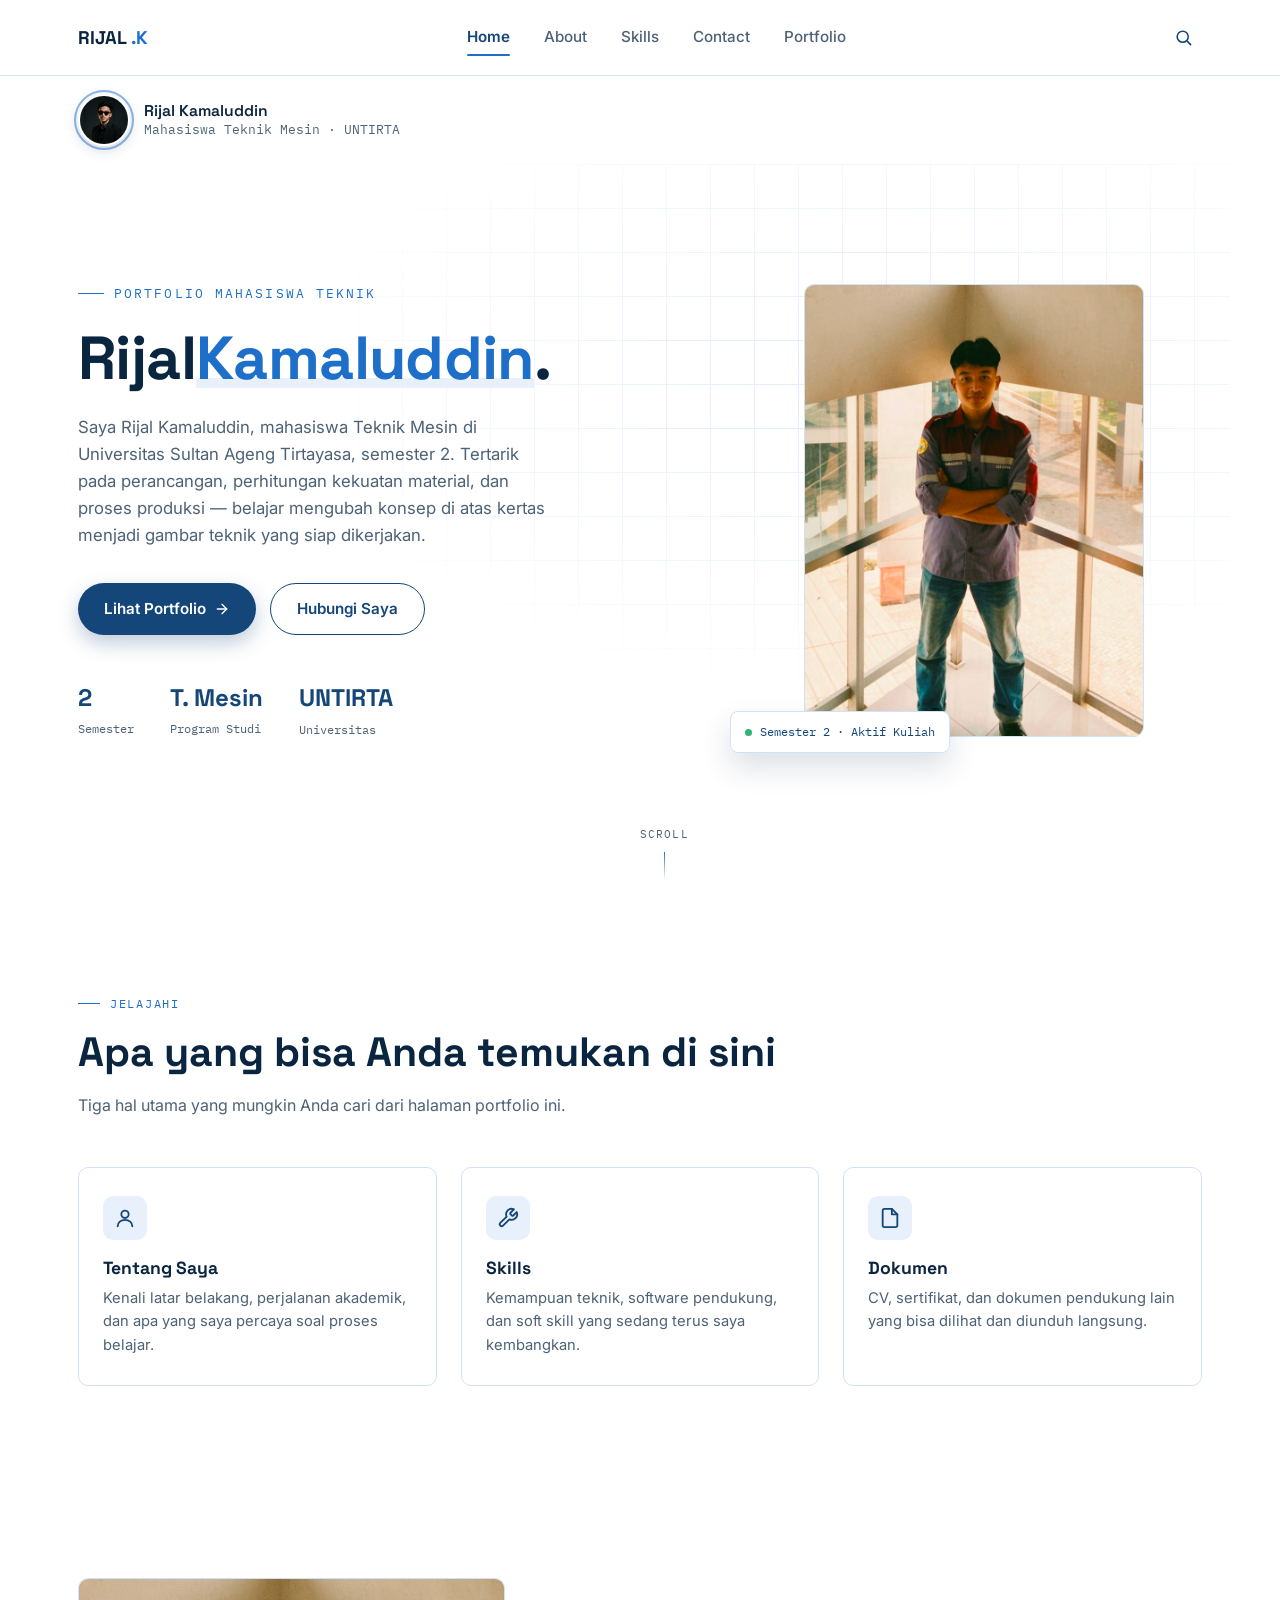
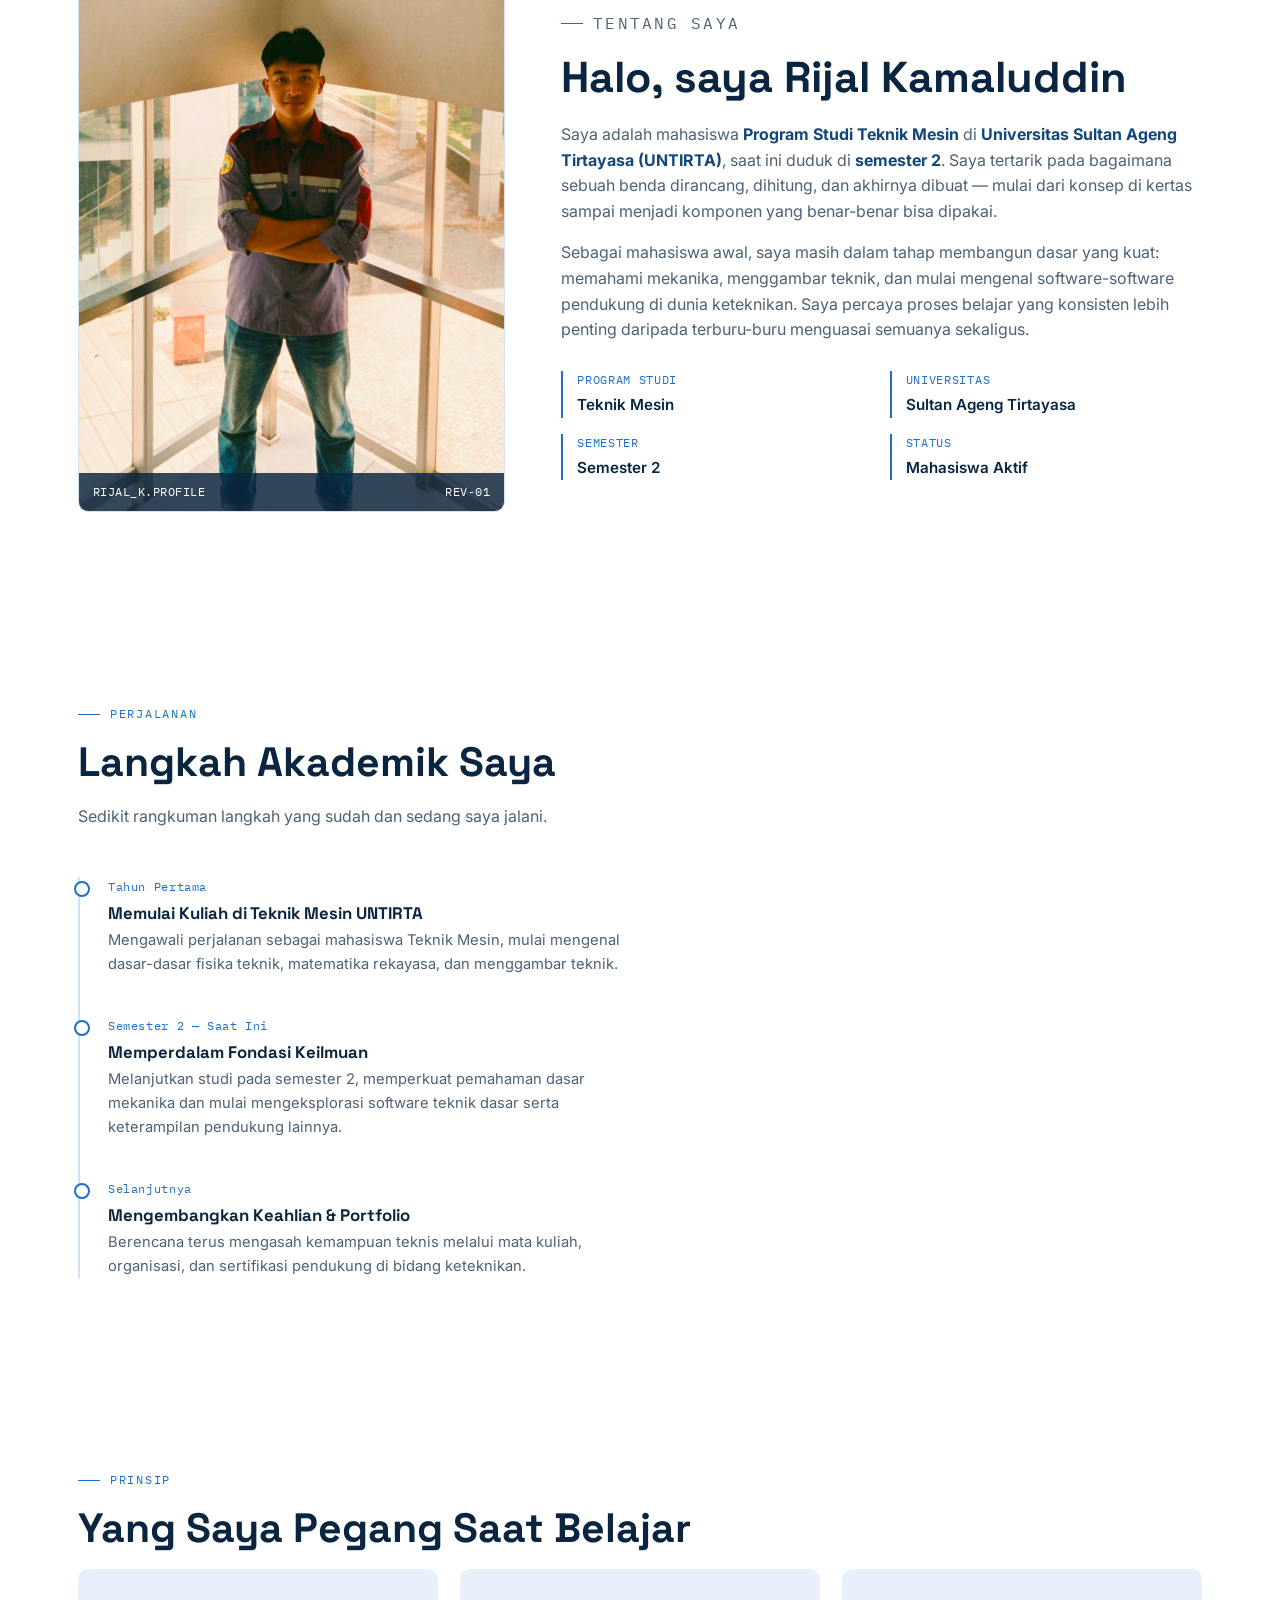
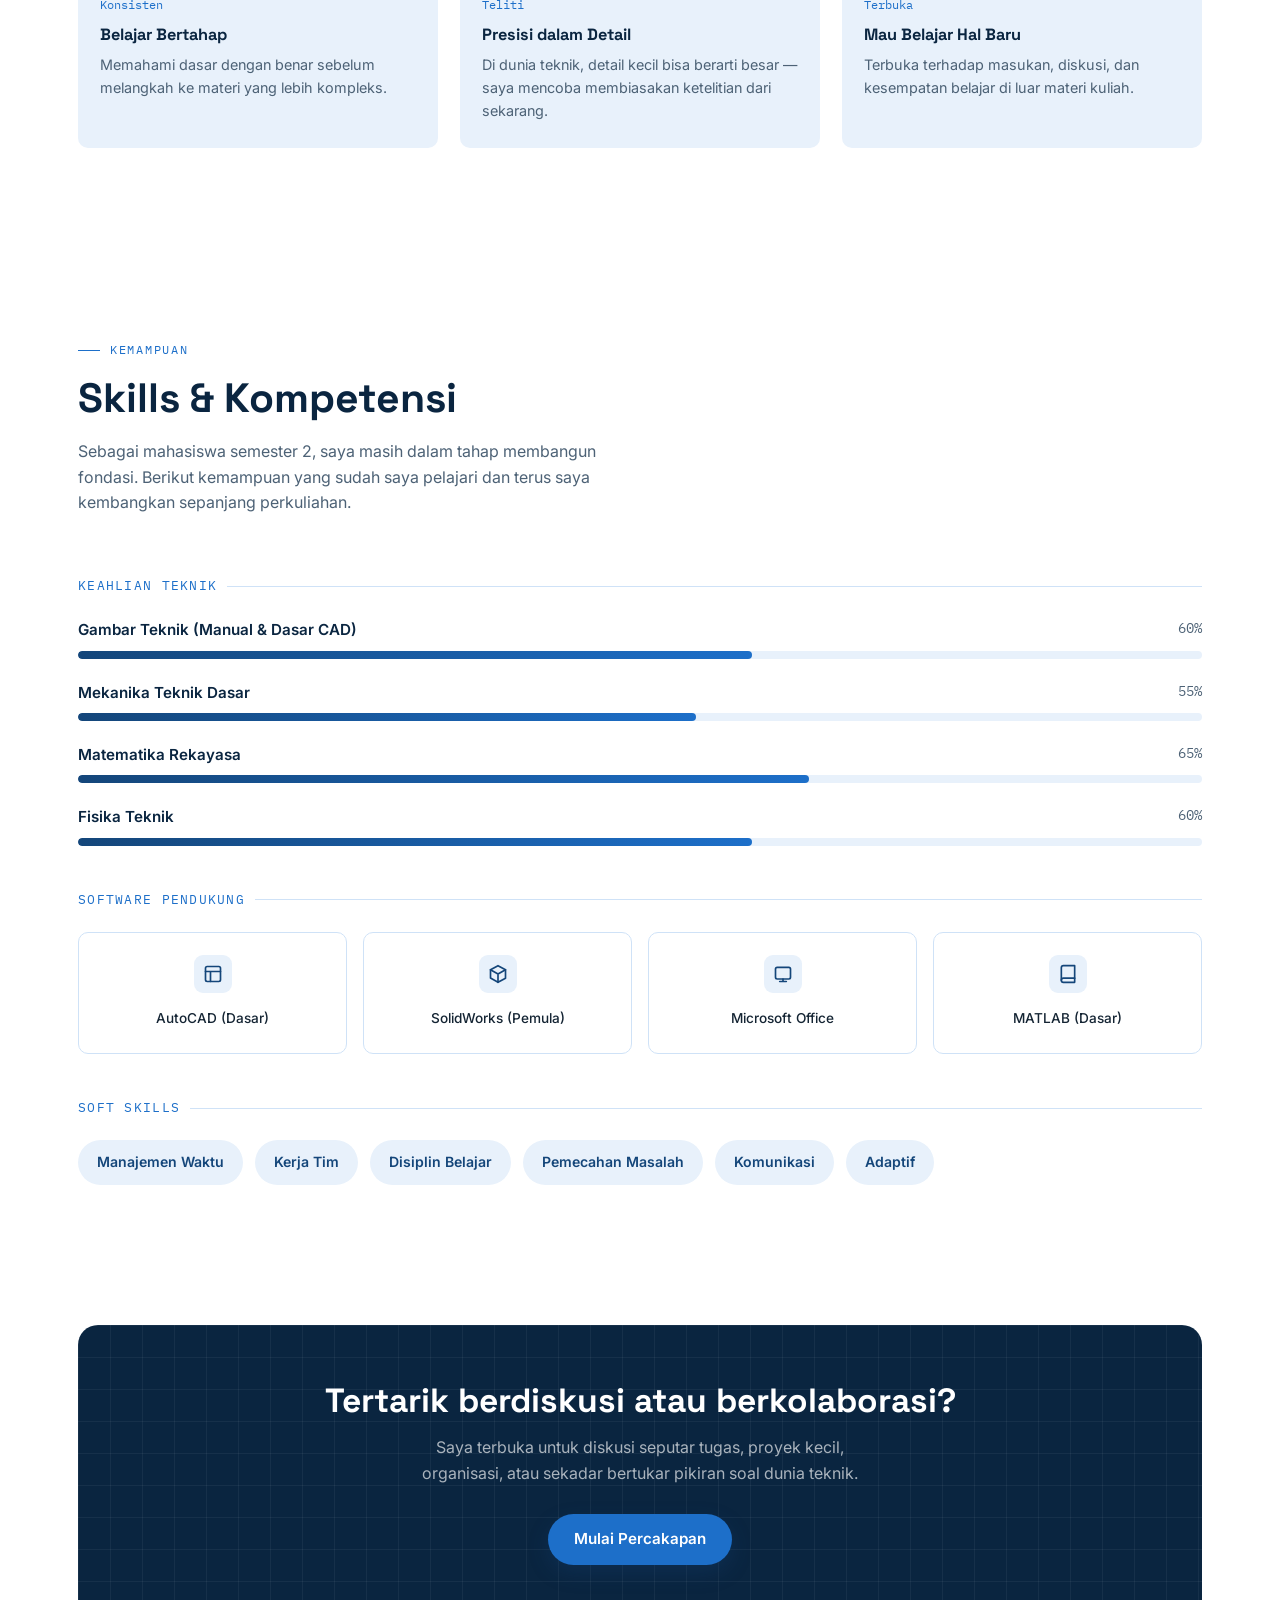
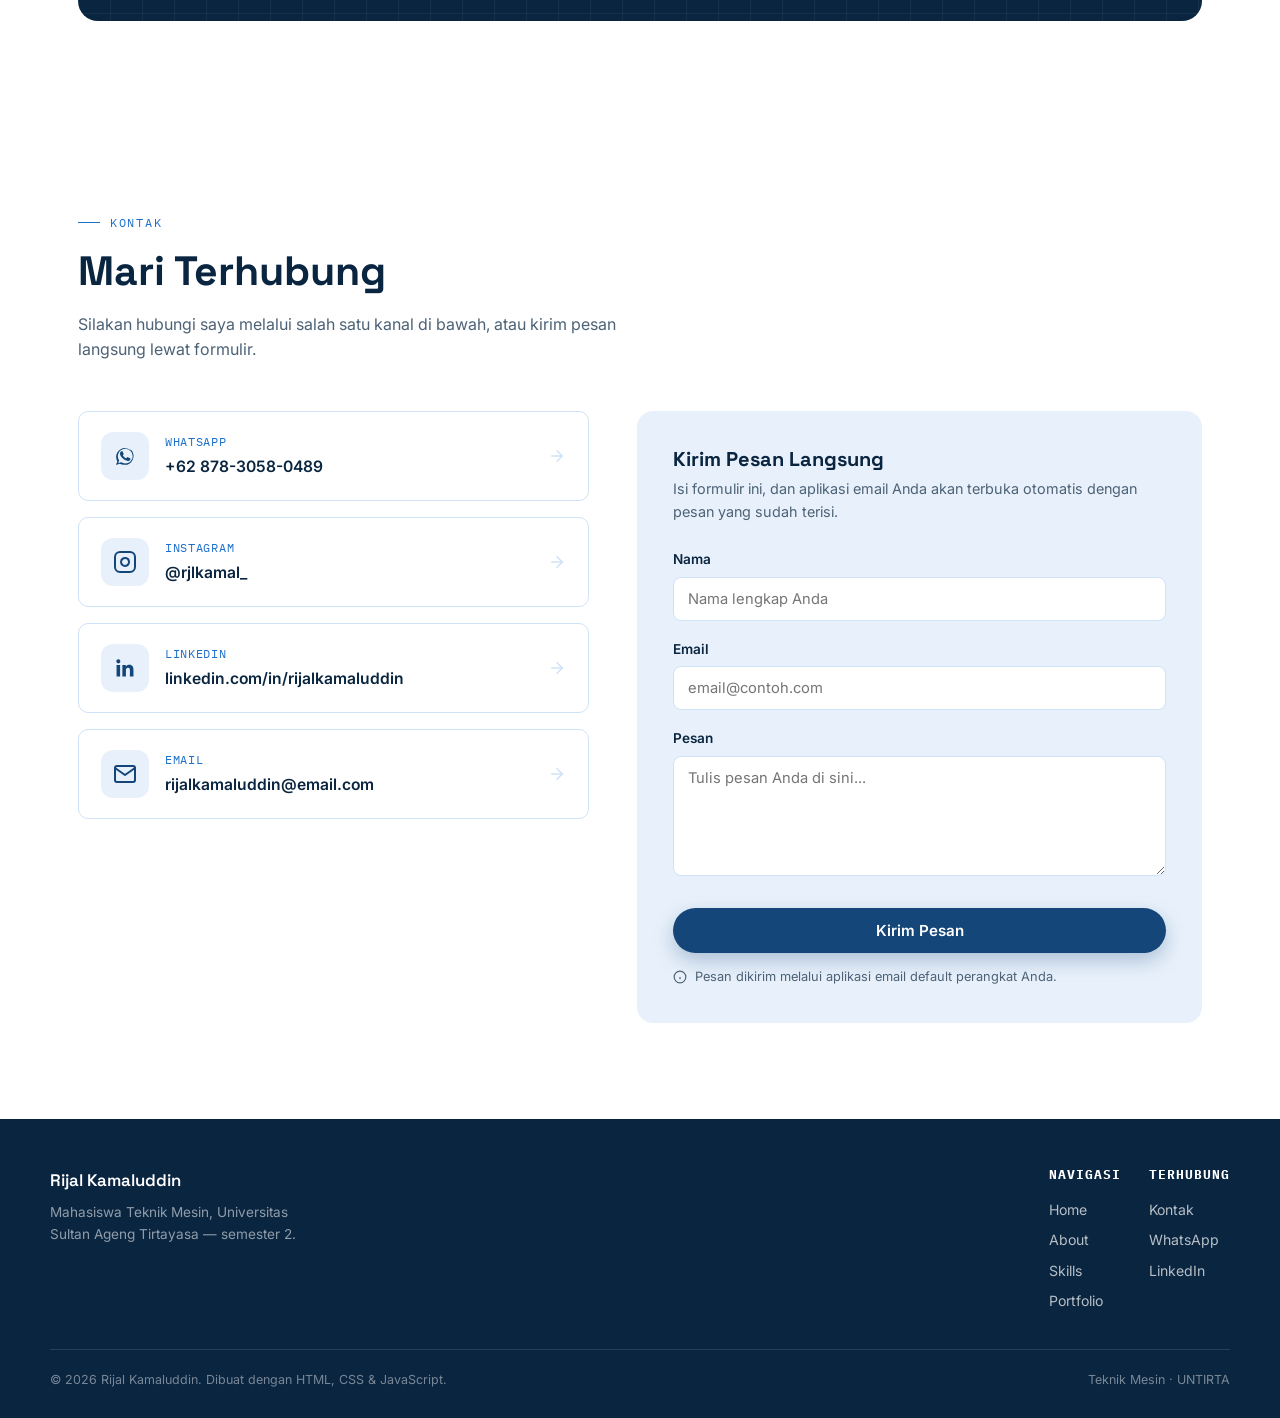
==== index.html @ 5254faf4 "Add files via upload" ====
<!DOCTYPE html>
<html lang="id">
<head>
  <meta charset="UTF-8" />
  <meta name="viewport" content="width=device-width, initial-scale=1.0" />
  <title>Rijal Kamaluddin — Portfolio</title>
  <meta name="description" content="Portfolio Rijal Kamaluddin, mahasiswa Teknik Mesin Universitas Sultan Ageng Tirtayasa." />

  <link rel="preconnect" href="https://fonts.googleapis.com" />
  <link href="https://fonts.googleapis.com/css2?family=Space+Grotesk:wght@500;600;700&family=Inter:wght@400;500;600&family=IBM+Plex+Mono:wght@400;500&display=swap" rel="stylesheet" />

  <link rel="stylesheet" href="assets/css/main.css" />
  <link rel="stylesheet" href="assets/css/home.css" />
  <link rel="stylesheet" href="assets/css/about.css" />
  <link rel="stylesheet" href="assets/css/skills.css" />
  <link rel="stylesheet" href="assets/css/contact.css" />
</head>
<body>

  <!-- ============ PAGE LOADER (animasi saat masuk web) ============ -->
  <div id="page-loader">
    <div class="loader-mark">
      <span class="dot"></span>
      RIJAL.KAMALUDDIN — MEMUAT
    </div>
  </div>

  <!-- ============ SCROLL PROGRESS ============ -->
  <div class="scroll-progress"></div>

  <!-- ============ NAVBAR ============ -->
  <header class="navbar">
    <div class="nav-container">
      <a href="#home" class="nav-logo">RIJAL<span class="logo-accent">.K</span></a>

      <nav class="nav-links" id="navLinks">
        <a href="#home" class="nav-link-item active" data-section="home">Home</a>
        <a href="#about" class="nav-link-item" data-section="about">About</a>
        <a href="#skills" class="nav-link-item" data-section="skills">Skills</a>
        <a href="#contact" class="nav-link-item" data-section="contact">Contact</a>
        <a href="portfolio.html">Portfolio</a>
      </nav>

      <div class="nav-search">
        <button class="nav-search-toggle" aria-label="Buka pencarian">
          <svg viewBox="0 0 24 24" fill="none" stroke="currentColor" stroke-width="2" stroke-linecap="round"><circle cx="11" cy="11" r="7"/><line x1="21" y1="21" x2="16.65" y2="16.65"/></svg>
        </button>
        <form class="nav-search-form" autocomplete="off">
          <input type="text" placeholder="Cari halaman..." aria-label="Cari di website" />
        </form>
        <div class="nav-search-results"></div>
      </div>

      <button class="nav-toggle" id="navToggle" aria-label="Buka menu">
        <span></span><span></span><span></span>
      </button>
    </div>
  </header>

  <!-- ============ PROFILE STRIP (foto + nama animasi di bawah navbar) ============ -->
  <div class="profile-strip">
    <div class="pf-photo-wrap">
      <div class="pf-photo-ring"></div>
      <div class="pf-photo">
        <img src="assets/images/rijalfoto2.jpeg" alt="Foto Rijal Kamaluddin" onerror="this.src='https://via.placeholder.com/100x100/e8f1fb/1d6fc9?text=RK'" />
      </div>
    </div>
    <div class="pf-text">
      <span class="pf-name">Rijal Kamaluddin</span>
      <span class="pf-role">Mahasiswa Teknik Mesin · UNTIRTA</span>
    </div>
  </div>

  <!-- ====================================================================
       SECTION 1: HOME
  ==================================================================== -->
  <section class="hero" id="home">
    <div class="hero-grid-decor"></div>
    <div class="hero-content">
      <div class="hero-text">
        <p class="hero-eyebrow">Portfolio Mahasiswa Teknik</p>
        <h1 class="hero-title">Rijal<span class="accent">Kamaluddin</span>.</h1>
        <p class="hero-desc">
          Saya Rijal Kamaluddin, mahasiswa Teknik Mesin di Universitas Sultan Ageng Tirtayasa, semester 2.
          Tertarik pada perancangan, perhitungan kekuatan material, dan proses produksi —
          belajar mengubah konsep di atas kertas menjadi gambar teknik yang siap dikerjakan.
        </p>
        <div class="hero-actions">
          <a href="portfolio.html" class="btn btn-primary">
            Lihat Portfolio
            <svg width="16" height="16" viewBox="0 0 24 24" fill="none" stroke="currentColor" stroke-width="2" stroke-linecap="round"><line x1="5" y1="12" x2="19" y2="12"/><polyline points="12 5 19 12 12 19"/></svg>
          </a>
          <a href="#contact" class="btn btn-outline">Hubungi Saya</a>
        </div>
        <div class="hero-meta">
          <div class="meta-item">
            <span class="meta-num">2</span>
            <span class="meta-label">Semester</span>
          </div>
          <div class="meta-item">
            <span class="meta-num">T. Mesin</span>
            <span class="meta-label">Program Studi</span>
          </div>
          <div class="meta-item">
            <span class="meta-num">UNTIRTA</span>
            <span class="meta-label">Universitas</span>
          </div>
        </div>
      </div>

      <div class="hero-visual">
        <div class="hero-frame">
          <span class="corner tl"></span>
          <span class="corner tr"></span>
          <span class="corner bl"></span>
          <span class="corner br"></span>
          <img src="assets/images/rijalfoto.jpeg" alt="Foto Rijal Kamaluddin" onerror="this.src='https://via.placeholder.com/340x450/e8f1fb/1d6fc9?text=Foto+Profil'" />
        </div>
        <div class="hero-tag">
          <span class="dot-live"></span>
          Semester 2 · Aktif Kuliah
        </div>
      </div>
    </div>

    <div class="scroll-cue">
      <span>Scroll</span>
      <span class="line"></span>
    </div>
  </section>

  <!-- ============ QUICK INTRO CARDS ============ -->
  <section class="section">
    <div class="section-eyebrow reveal">Jelajahi</div>
    <h2 class="section-title reveal">Apa yang bisa Anda temukan di sini</h2>
    <p class="section-sub reveal">Tiga hal utama yang mungkin Anda cari dari halaman portfolio ini.</p>

    <div class="intro-grid stagger">
      <a href="#about" class="intro-card reveal-left">
        <div class="ic-icon">
          <svg viewBox="0 0 24 24" fill="none" stroke="currentColor" stroke-width="2" stroke-linecap="round" stroke-linejoin="round"><circle cx="12" cy="8" r="4"/><path d="M4 21c0-4 3.6-7 8-7s8 3 8 7"/></svg>
        </div>
        <h3>Tentang Saya</h3>
        <p>Kenali latar belakang, perjalanan akademik, dan apa yang saya percaya soal proses belajar.</p>
      </a>

      <a href="#skills" class="intro-card reveal">
        <div class="ic-icon">
          <svg viewBox="0 0 24 24" fill="none" stroke="currentColor" stroke-width="2" stroke-linecap="round" stroke-linejoin="round"><path d="M14.7 6.3a1 1 0 0 0 0 1.4l1.6 1.6a1 1 0 0 0 1.4 0l3.77-3.77a6 6 0 0 1-7.94 7.94l-6.91 6.91a2.12 2.12 0 0 1-3-3l6.91-6.91a6 6 0 0 1 7.94-7.94l-3.76 3.76z"/></svg>
        </div>
        <h3>Skills</h3>
        <p>Kemampuan teknik, software pendukung, dan soft skill yang sedang terus saya kembangkan.</p>
      </a>

      <a href="portfolio.html" class="intro-card reveal-right">
        <div class="ic-icon">
          <svg viewBox="0 0 24 24" fill="none" stroke="currentColor" stroke-width="2" stroke-linecap="round" stroke-linejoin="round"><path d="M14 2H6a2 2 0 0 0-2 2v16a2 2 0 0 0 2 2h12a2 2 0 0 0 2-2V8z"/><polyline points="14 2 14 8 20 8"/></svg>
        </div>
        <h3>Dokumen</h3>
        <p>CV, sertifikat, dan dokumen pendukung lain yang bisa dilihat dan diunduh langsung.</p>
      </a>
    </div>
  </section>

  <!-- ====================================================================
       SECTION 2: ABOUT
  ==================================================================== -->
  <section class="section" id="about">
    <div class="about-hero">
      <div class="about-photo-frame reveal-left">
        <img src="assets/images/rijalfoto.jpeg" alt="Foto Rijal Kamaluddin" onerror="this.src='https://via.placeholder.com/400x500/e8f1fb/1d6fc9?text=Foto+Profil'" />
        <div class="blueprint-label">
          <span>RIJAL_K.PROFILE</span>
          <span>REV-01</span>
        </div>
      </div>

      <div class="about-text reveal">
        <p class="section-eyebrow">Tentang Saya</p>
        <h1>Halo, saya Rijal Kamaluddin</h1>
        <p>
          Saya adalah mahasiswa <strong>Program Studi Teknik Mesin</strong> di
          <strong>Universitas Sultan Ageng Tirtayasa (UNTIRTA)</strong>, saat ini duduk di
          <strong>semester 2</strong>. Saya tertarik pada bagaimana sebuah benda dirancang,
          dihitung, dan akhirnya dibuat — mulai dari konsep di kertas sampai menjadi komponen
          yang benar-benar bisa dipakai.
        </p>
        <p>
          Sebagai mahasiswa awal, saya masih dalam tahap membangun dasar yang kuat: memahami
          mekanika, menggambar teknik, dan mulai mengenal software-software pendukung di
          dunia keteknikan. Saya percaya proses belajar yang konsisten lebih penting daripada
          terburu-buru menguasai semuanya sekaligus.
        </p>

        <div class="bio-facts">
          <div class="bio-fact">
            <div class="fact-label">Program Studi</div>
            <div class="fact-value">Teknik Mesin</div>
          </div>
          <div class="bio-fact">
            <div class="fact-label">Universitas</div>
            <div class="fact-value">Sultan Ageng Tirtayasa</div>
          </div>
          <div class="bio-fact">
            <div class="fact-label">Semester</div>
            <div class="fact-value">Semester 2</div>
          </div>
          <div class="bio-fact">
            <div class="fact-label">Status</div>
            <div class="fact-value">Mahasiswa Aktif</div>
          </div>
        </div>
      </div>
    </div>
  </section>

  <!-- ============ JOURNEY / TIMELINE ============ -->
  <section class="section" id="journey">
    <div class="section-eyebrow reveal">Perjalanan</div>
    <h2 class="section-title reveal">Langkah Akademik Saya</h2>
    <p class="section-sub reveal">Sedikit rangkuman langkah yang sudah dan sedang saya jalani.</p>

    <div class="timeline">
      <div class="timeline-item reveal">
        <div class="timeline-year">Tahun Pertama</div>
        <h3>Memulai Kuliah di Teknik Mesin UNTIRTA</h3>
        <p>Mengawali perjalanan sebagai mahasiswa Teknik Mesin, mulai mengenal dasar-dasar fisika teknik, matematika rekayasa, dan menggambar teknik.</p>
      </div>
      <div class="timeline-item reveal">
        <div class="timeline-year">Semester 2 — Saat Ini</div>
        <h3>Memperdalam Fondasi Keilmuan</h3>
        <p>Melanjutkan studi pada semester 2, memperkuat pemahaman dasar mekanika dan mulai mengeksplorasi software teknik dasar serta keterampilan pendukung lainnya.</p>
      </div>
      <div class="timeline-item reveal">
        <div class="timeline-year">Selanjutnya</div>
        <h3>Mengembangkan Keahlian & Portfolio</h3>
        <p>Berencana terus mengasah kemampuan teknis melalui mata kuliah, organisasi, dan sertifikasi pendukung di bidang keteknikan.</p>
      </div>
    </div>
  </section>

  <!-- ============ VALUES ============ -->
  <section class="section">
    <div class="section-eyebrow reveal">Prinsip</div>
    <h2 class="section-title reveal">Yang Saya Pegang Saat Belajar</h2>

    <div class="values-grid stagger">
      <div class="value-card reveal">
        <div class="v-mark">Konsisten</div>
        <h3>Belajar Bertahap</h3>
        <p>Memahami dasar dengan benar sebelum melangkah ke materi yang lebih kompleks.</p>
      </div>
      <div class="value-card reveal">
        <div class="v-mark">Teliti</div>
        <h3>Presisi dalam Detail</h3>
        <p>Di dunia teknik, detail kecil bisa berarti besar — saya mencoba membiasakan ketelitian dari sekarang.</p>
      </div>
      <div class="value-card reveal">
        <div class="v-mark">Terbuka</div>
        <h3>Mau Belajar Hal Baru</h3>
        <p>Terbuka terhadap masukan, diskusi, dan kesempatan belajar di luar materi kuliah.</p>
      </div>
    </div>
  </section>

  <!-- ====================================================================
       SECTION 3: SKILLS
  ==================================================================== -->
  <section class="section" id="skills">
    <div class="skills-intro">
      <div class="reveal-left">
        <p class="section-eyebrow">Kemampuan</p>
        <h1 class="section-title">Skills & Kompetensi</h1>
        <p class="section-sub" style="margin-bottom:0;">
          Sebagai mahasiswa semester 2, saya masih dalam tahap membangun fondasi.
          Berikut kemampuan yang sudah saya pelajari dan terus saya kembangkan
          sepanjang perkuliahan.
        </p>
      </div>
    </div>

    <!-- ============ TECHNICAL SKILLS ============ -->
    <div id="technical">
      <div class="skill-category reveal">
        <div class="skill-category-title">Keahlian Teknik</div>

        <div class="skill-bar-item">
          <div class="skill-bar-head">
            <span class="skill-name">Gambar Teknik (Manual & Dasar CAD)</span>
            <span class="skill-percent">60%</span>
          </div>
          <div class="skill-bar-track">
            <div class="skill-bar-fill" data-value="60"></div>
          </div>
        </div>

        <div class="skill-bar-item">
          <div class="skill-bar-head">
            <span class="skill-name">Mekanika Teknik Dasar</span>
            <span class="skill-percent">55%</span>
          </div>
          <div class="skill-bar-track">
            <div class="skill-bar-fill" data-value="55"></div>
          </div>
        </div>

        <div class="skill-bar-item">
          <div class="skill-bar-head">
            <span class="skill-name">Matematika Rekayasa</span>
            <span class="skill-percent">65%</span>
          </div>
          <div class="skill-bar-track">
            <div class="skill-bar-fill" data-value="65"></div>
          </div>
        </div>

        <div class="skill-bar-item">
          <div class="skill-bar-head">
            <span class="skill-name">Fisika Teknik</span>
            <span class="skill-percent">60%</span>
          </div>
          <div class="skill-bar-track">
            <div class="skill-bar-fill" data-value="60"></div>
          </div>
        </div>
      </div>

      <div class="skill-category reveal">
        <div class="skill-category-title">Software Pendukung</div>
        <div class="tools-grid stagger">
          <div class="tool-chip reveal">
            <div class="tool-icon">
              <svg viewBox="0 0 24 24" fill="none" stroke="currentColor" stroke-width="2" stroke-linecap="round" stroke-linejoin="round"><rect x="3" y="3" width="18" height="18" rx="2"/><path d="M3 9h18M9 21V9"/></svg>
            </div>
            <span>AutoCAD (Dasar)</span>
          </div>
          <div class="tool-chip reveal">
            <div class="tool-icon">
              <svg viewBox="0 0 24 24" fill="none" stroke="currentColor" stroke-width="2" stroke-linecap="round" stroke-linejoin="round"><path d="M12 2l9 4.9V17L12 22l-9-5.1V6.9z"/><path d="M12 22V12M21 6.9L12 12 3 6.9"/></svg>
            </div>
            <span>SolidWorks (Pemula)</span>
          </div>
          <div class="tool-chip reveal">
            <div class="tool-icon">
              <svg viewBox="0 0 24 24" fill="none" stroke="currentColor" stroke-width="2" stroke-linecap="round" stroke-linejoin="round"><rect x="3" y="4" width="18" height="14" rx="2"/><path d="M8 21h8M12 18v3"/></svg>
            </div>
            <span>Microsoft Office</span>
          </div>
          <div class="tool-chip reveal">
            <div class="tool-icon">
              <svg viewBox="0 0 24 24" fill="none" stroke="currentColor" stroke-width="2" stroke-linecap="round" stroke-linejoin="round"><path d="M4 19.5A2.5 2.5 0 0 1 6.5 17H20"/><path d="M6.5 2H20v20H6.5A2.5 2.5 0 0 1 4 19.5v-15A2.5 2.5 0 0 1 6.5 2z"/></svg>
            </div>
            <span>MATLAB (Dasar)</span>
          </div>
        </div>
      </div>
    </div>

    <!-- ============ SOFT SKILLS ============ -->
    <div class="skill-category reveal">
      <div class="skill-category-title">Soft Skills</div>
      <div class="soft-skills-wrap">
        <span class="soft-tag">Manajemen Waktu</span>
        <span class="soft-tag">Kerja Tim</span>
        <span class="soft-tag">Disiplin Belajar</span>
        <span class="soft-tag">Pemecahan Masalah</span>
        <span class="soft-tag">Komunikasi</span>
        <span class="soft-tag">Adaptif</span>
      </div>
    </div>
  </section>

  <!-- ============ CTA BAND ============ -->
  <div class="cta-band reveal-scale">
    <h2>Tertarik berdiskusi atau berkolaborasi?</h2>
    <p>Saya terbuka untuk diskusi seputar tugas, proyek kecil, organisasi, atau sekadar bertukar pikiran soal dunia teknik.</p>
    <a href="#contact" class="btn btn-primary">Mulai Percakapan</a>
  </div>

  <!-- ====================================================================
       SECTION 4: CONTACT
  ==================================================================== -->
  <section class="section" id="contact">
    <div class="section-eyebrow reveal">Kontak</div>
    <h1 class="section-title reveal">Mari Terhubung</h1>
    <p class="section-sub reveal">
      Silakan hubungi saya melalui salah satu kanal di bawah, atau kirim pesan langsung lewat formulir.
    </p>

    <div class="contact-layout">
      <!-- ============ CHANNEL CARDS ============ -->
      <div class="contact-channels stagger">

        <a href="https://wa.me/6287830580489" target="_blank" rel="noopener" class="channel-card reveal-left">
          <div class="ch-icon">
            <svg viewBox="0 0 24 24" fill="currentColor"><path d="M17.6 6.32A8.86 8.86 0 0 0 12.05 4a8.94 8.94 0 0 0-7.74 13.4L3 21l3.74-1.27a8.9 8.9 0 0 0 4.31 1.1h.01a8.94 8.94 0 0 0 6.54-15.51zM12.06 19.4a7.4 7.4 0 0 1-3.77-1.03l-.27-.16-2.8.95.94-2.73-.18-.28a7.43 7.43 0 0 1 11.6-9.16 7.34 7.34 0 0 1 2.18 5.25 7.43 7.43 0 0 1-7.7 7.16zm4.07-5.56c-.22-.11-1.3-.64-1.5-.71-.2-.08-.35-.11-.5.11-.15.22-.57.71-.7.86-.13.15-.26.16-.48.05a6.1 6.1 0 0 1-1.79-1.1 6.7 6.7 0 0 1-1.24-1.54c-.13-.22-.01-.34.11-.46.11-.11.25-.29.37-.43.12-.15.16-.25.24-.41.08-.16.04-.3-.03-.41-.07-.11-.62-1.5-.85-2.05-.22-.53-.45-.46-.62-.47h-.53c-.17 0-.45.06-.69.32-.24.26-.92.9-.92 2.18 0 1.29.94 2.53 1.07 2.7.13.18 1.83 2.8 4.44 3.81 2.6.99 2.6.66 3.07.62.47-.04 1.5-.61 1.71-1.2.21-.59.21-1.09.15-1.2-.06-.11-.22-.18-.44-.29z"/></svg>
          </div>
          <div class="ch-text">
            <div class="ch-label">WhatsApp</div>
            <div class="ch-value">+62 878-3058-0489</div>
          </div>
          <svg class="ch-arrow" width="18" height="18" viewBox="0 0 24 24" fill="none" stroke="currentColor" stroke-width="2" stroke-linecap="round"><line x1="5" y1="12" x2="19" y2="12"/><polyline points="12 5 19 12 12 19"/></svg>
        </a>

        <a href="https://www.instagram.com/rjlkamal_?igsh=MWh3OHc3ejdnZnhtMA==" target="_blank" rel="noopener" class="channel-card reveal-left">
          <div class="ch-icon">
            <svg viewBox="0 0 24 24" fill="none" stroke="currentColor" stroke-width="2"><rect x="2" y="2" width="20" height="20" rx="5"/><path d="M16 11.37A4 4 0 1 1 12.63 8 4 4 0 0 1 16 11.37z"/><line x1="17.5" y1="6.5" x2="17.51" y2="6.5"/></svg>
          </div>
          <div class="ch-text">
            <div class="ch-label">Instagram</div>
            <div class="ch-value">@rjlkamal_</div>
          </div>
          <svg class="ch-arrow" width="18" height="18" viewBox="0 0 24 24" fill="none" stroke="currentColor" stroke-width="2" stroke-linecap="round"><line x1="5" y1="12" x2="19" y2="12"/><polyline points="12 5 19 12 12 19"/></svg>
        </a>

        <a href="https://www.linkedin.com/in/rijal-kamaluddin-a2b018366?utm_source=share_via&utm_content=profile&utm_medium=member_android⁠" target="_blank" rel="noopener" class="channel-card reveal-left">
          <div class="ch-icon">
            <svg viewBox="0 0 24 24" fill="currentColor"><path d="M20.45 20.45h-3.55v-5.57c0-1.33-.02-3.04-1.85-3.04-1.85 0-2.14 1.45-2.14 2.94v5.67H9.36V9h3.41v1.56h.05c.48-.9 1.64-1.85 3.38-1.85 3.6 0 4.27 2.37 4.27 5.46zM5.34 7.43a2.06 2.06 0 1 1 0-4.12 2.06 2.06 0 0 1 0 4.12zM7.12 20.45H3.56V9h3.56z"/></svg>
          </div>
          <div class="ch-text">
            <div class="ch-label">LinkedIn</div>
            <div class="ch-value">linkedin.com/in/rijalkamaluddin</div>
          </div>
          <svg class="ch-arrow" width="18" height="18" viewBox="0 0 24 24" fill="none" stroke="currentColor" stroke-width="2" stroke-linecap="round"><line x1="5" y1="12" x2="19" y2="12"/><polyline points="12 5 19 12 12 19"/></svg>
        </a>

        <a href="mailto:rijalkamalludin@email.com" class="channel-card reveal-left">
          <div class="ch-icon">
            <svg viewBox="0 0 24 24" fill="none" stroke="currentColor" stroke-width="2" stroke-linecap="round" stroke-linejoin="round"><rect x="2" y="4" width="20" height="16" rx="2"/><path d="M22 6l-10 7L2 6"/></svg>
          </div>
          <div class="ch-text">
            <div class="ch-label">Email</div>
            <div class="ch-value">rijalkamaluddin@email.com</div>
          </div>
          <svg class="ch-arrow" width="18" height="18" viewBox="0 0 24 24" fill="none" stroke="currentColor" stroke-width="2" stroke-linecap="round"><line x1="5" y1="12" x2="19" y2="12"/><polyline points="12 5 19 12 12 19"/></svg>
        </a>
      </div>

      <!-- ============ CONTACT FORM ============ -->
      <div class="contact-form-wrap reveal-right">
        <h3>Kirim Pesan Langsung</h3>
        <p class="form-sub">Isi formulir ini, dan aplikasi email Anda akan terbuka otomatis dengan pesan yang sudah terisi.</p>

        <form id="contactForm" novalidate>
          <div class="form-group">
            <label for="name">Nama</label>
            <input type="text" id="name" name="name" placeholder="Nama lengkap Anda" />
          </div>
          <div class="form-group">
            <label for="email">Email</label>
            <input type="email" id="email" name="email" placeholder="email@contoh.com" />
          </div>
          <div class="form-group">
            <label for="message">Pesan</label>
            <textarea id="message" name="message" placeholder="Tulis pesan Anda di sini..."></textarea>
          </div>
          <button type="submit" class="btn btn-primary form-submit-btn">Kirim Pesan</button>
          <div class="form-note">
            <svg width="14" height="14" viewBox="0 0 24 24" fill="none" stroke="currentColor" stroke-width="2"><circle cx="12" cy="12" r="10"/><line x1="12" y1="16" x2="12" y2="12"/><line x1="12" y1="8" x2="12.01" y2="8"/></svg>
            <span>Pesan dikirim melalui aplikasi email default perangkat Anda.</span>
          </div>
          <div id="formStatus"></div>
        </form>
      </div>
    </div>
  </section>

  <!-- ============ FOOTER ============ -->
  <footer class="site-footer">
    <div class="footer-inner">
      <div>
        <div class="footer-brand">Rijal Kamaluddin</div>
        <p class="footer-tagline">Mahasiswa Teknik Mesin, Universitas Sultan Ageng Tirtayasa — semester 2.</p>
      </div>
      <div class="footer-links">
        <div class="footer-col">
          <h4>Navigasi</h4>
          <a href="#home">Home</a>
          <a href="#about">About</a>
          <a href="#skills">Skills</a>
          <a href="portfolio.html">Portfolio</a>
        </div>
        <div class="footer-col">
          <h4>Terhubung</h4>
          <a href="#contact">Kontak</a>
          <a href="#contact">WhatsApp</a>
          <a href="#contact">LinkedIn</a>
        </div>
      </div>
    </div>
    <div class="footer-bottom">
      <span>&copy; 2026 Rijal Kamaluddin. Dibuat dengan HTML, CSS &amp; JavaScript.</span>
      <span>Teknik Mesin · UNTIRTA</span>
    </div>
  </footer>

  <button class="back-to-top" aria-label="Kembali ke atas">
    <svg viewBox="0 0 24 24" fill="none" stroke="currentColor" stroke-width="2" stroke-linecap="round" stroke-linejoin="round"><line x1="12" y1="19" x2="12" y2="5"/><polyline points="5 12 12 5 19 12"/></svg>
  </button>

  <script src="assets/js/main.js"></script>
  <script src="assets/js/skills.js"></script>
  <script src="assets/js/contact.js"></script>
</body>
</html>
---- assets/css/main.css ----
/* ==========================================================================
   MAIN.CSS — Global Styles, Variables, Navbar, Animations
   Tema: Engineering Blueprint (Biru & Putih)
   ========================================================================== */

/* ---------- Design Tokens ---------- */
:root {
  /* Palette */
  --blue-900: #0a2540;   /* deep navy - teks gelap, footer */
  --blue-700: #14467a;   /* biru utama - aksen, tombol */
  --blue-500: #1d6fc9;   /* biru terang - hover, link, highlight */
  --blue-100: #e8f1fb;   /* biru sangat muda - background section */
  --blue-grid: #cfe2f7;  /* garis grid blueprint */
  --white: #ffffff;
  --ink: #142433;        /* teks utama */
  --ink-soft: #4d6276;   /* teks sekunder */

  /* Typography */
  --font-display: 'Space Grotesk', 'Segoe UI', sans-serif;
  --font-body: 'Inter', 'Segoe UI', sans-serif;
  --font-mono: 'IBM Plex Mono', 'Courier New', monospace;

  /* Layout */
  --max-width: 1180px;
  --nav-height: 76px;
  --radius: 10px;
  --transition: 0.45s cubic-bezier(0.65, 0, 0.35, 1);
}

/* ---------- Reset ---------- */
* {
  margin: 0;
  padding: 0;
  box-sizing: border-box;
}

html {
  scroll-behavior: smooth;
}

body {
  font-family: var(--font-body);
  color: var(--ink);
  background: var(--white);
  line-height: 1.6;
  overflow-x: hidden;
}

img { max-width: 100%; display: block; }

a { color: inherit; text-decoration: none; }

ul { list-style: none; }

h1, h2, h3, h4 {
  font-family: var(--font-display);
  color: var(--blue-900);
  line-height: 1.2;
}

button {
  font-family: var(--font-body);
  cursor: pointer;
  border: none;
  background: none;
}

::selection {
  background: var(--blue-500);
  color: var(--white);
}

/* Respect reduced motion preference */
@media (prefers-reduced-motion: reduce) {
  *, *::before, *::after {
    animation-duration: 0.001ms !important;
    animation-iteration-count: 1 !important;
    transition-duration: 0.001ms !important;
    scroll-behavior: auto !important;
  }
}

/* ---------- Blueprint grid background helper ---------- */
.blueprint-bg {
  background-image:
    linear-gradient(var(--blue-grid) 1px, transparent 1px),
    linear-gradient(90deg, var(--blue-grid) 1px, transparent 1px);
  background-size: 38px 38px;
  background-color: var(--blue-100);
}

/* ---------- Page load mask (sequence on entry) ---------- */
#page-loader {
  position: fixed;
  inset: 0;
  background: var(--blue-900);
  z-index: 9999;
  display: flex;
  align-items: center;
  justify-content: center;
  transition: transform 0.8s cubic-bezier(0.76, 0, 0.24, 1), visibility 0.8s;
}

#page-loader::before,
#page-loader::after {
  content: '';
  position: absolute;
  background: var(--blue-500);
}

#page-loader .loader-mark {
  font-family: var(--font-mono);
  color: var(--white);
  font-size: 0.95rem;
  letter-spacing: 0.18em;
  display: flex;
  align-items: center;
  gap: 10px;
  opacity: 0;
  animation: loaderFade 1.1s ease forwards 0.15s;
}

.loader-mark .dot {
  width: 8px;
  height: 8px;
  border-radius: 50%;
  background: var(--blue-500);
  animation: pulseDot 1s ease-in-out infinite;
}

@keyframes pulseDot {
  0%, 100% { opacity: 0.3; transform: scale(0.8); }
  50% { opacity: 1; transform: scale(1.15); }
}

@keyframes loaderFade {
  to { opacity: 1; }
}

body.loaded #page-loader {
  transform: translateY(-100%);
  visibility: hidden;
}

/* ---------- Navbar ---------- */
.navbar {
  position: fixed;
  top: 0;
  left: 0;
  width: 100%;
  height: var(--nav-height);
  background: rgba(255, 255, 255, 0.85);
  backdrop-filter: blur(10px);
  border-bottom: 1px solid var(--blue-grid);
  z-index: 1000;
  transition: background var(--transition), box-shadow var(--transition);
}

.navbar.scrolled {
  box-shadow: 0 8px 24px rgba(10, 37, 64, 0.08);
  background: rgba(255, 255, 255, 0.97);
}

.nav-container {
  max-width: var(--max-width);
  margin: 0 auto;
  height: 100%;
  display: flex;
  align-items: center;
  justify-content: space-between;
  padding: 0 28px;
  gap: 20px;
}

.nav-logo {
  font-family: var(--font-display);
  font-weight: 700;
  font-size: 1.15rem;
  color: var(--blue-900);
  white-space: nowrap;
  display: flex;
  align-items: baseline;
  gap: 4px;
}

.nav-logo .logo-accent {
  color: var(--blue-500);
}

.nav-links {
  display: flex;
  align-items: center;
  gap: 6px;
}

.nav-links a {
  position: relative;
  padding: 8px 14px;
  font-size: 0.95rem;
  font-weight: 500;
  color: var(--ink-soft);
  border-radius: 999px;
  transition: color var(--transition), background var(--transition);
}

.nav-links a:hover {
  color: var(--blue-700);
  background: var(--blue-100);
}

.nav-links a.active {
  color: var(--blue-700);
  font-weight: 600;
}

.nav-links a.active::after {
  content: '';
  position: absolute;
  left: 14px;
  right: 14px;
  bottom: 2px;
  height: 2px;
  background: var(--blue-500);
  border-radius: 2px;
}

/* Search feature in nav */
.nav-search {
  display: flex;
  align-items: center;
  position: relative;
}

.nav-search-toggle {
  width: 38px;
  height: 38px;
  display: flex;
  align-items: center;
  justify-content: center;
  border-radius: 50%;
  color: var(--blue-700);
  transition: background var(--transition);
  flex-shrink: 0;
}

.nav-search-toggle:hover {
  background: var(--blue-100);
}

.nav-search-toggle svg {
  width: 19px;
  height: 19px;
}

.nav-search-form {
  display: flex;
  align-items: center;
  overflow: hidden;
  max-width: 0;
  opacity: 0;
  transition: max-width var(--transition), opacity 0.3s ease;
}

.nav-search.open .nav-search-form {
  max-width: 220px;
  opacity: 1;
  margin-left: 4px;
}

.nav-search-form input {
  width: 100%;
  border: 1px solid var(--blue-grid);
  background: var(--blue-100);
  padding: 8px 12px;
  font-size: 0.88rem;
  border-radius: 999px;
  color: var(--ink);
  font-family: var(--font-body);
}

.nav-search-form input:focus {
  outline: 2px solid var(--blue-500);
  outline-offset: 1px;
}

.nav-search-results {
  position: absolute;
  top: calc(100% + 10px);
  right: 0;
  width: 280px;
  background: var(--white);
  border: 1px solid var(--blue-grid);
  border-radius: var(--radius);
  box-shadow: 0 16px 40px rgba(10, 37, 64, 0.14);
  overflow: hidden;
  max-height: 0;
  opacity: 0;
  transition: max-height 0.3s ease, opacity 0.3s ease;
}

.nav-search-results.show {
  max-height: 320px;
  opacity: 1;
  overflow-y: auto;
}

.nav-search-results a {
  display: block;
  padding: 12px 16px;
  font-size: 0.88rem;
  border-bottom: 1px solid var(--blue-100);
  transition: background 0.2s ease;
}

.nav-search-results a:last-child { border-bottom: none; }

.nav-search-results a:hover {
  background: var(--blue-100);
}

.nav-search-results a .result-tag {
  display: block;
  font-size: 0.72rem;
  color: var(--blue-500);
  font-family: var(--font-mono);
  text-transform: uppercase;
  letter-spacing: 0.05em;
  margin-bottom: 2px;
}

.nav-search-results .no-result {
  padding: 14px 16px;
  font-size: 0.85rem;
  color: var(--ink-soft);
}

/* Hamburger for mobile */
.nav-toggle {
  display: none;
  width: 40px;
  height: 40px;
  flex-direction: column;
  justify-content: center;
  align-items: center;
  gap: 5px;
}

.nav-toggle span {
  width: 22px;
  height: 2px;
  background: var(--blue-900);
  transition: var(--transition);
}

/* ---------- Profile strip below navbar ---------- */
.profile-strip {
  margin-top: var(--nav-height);
  padding: 18px 28px;
  display: flex;
  align-items: center;
  gap: 14px;
  max-width: var(--max-width);
  margin-left: auto;
  margin-right: auto;
}

.profile-strip .pf-photo-wrap {
  position: relative;
  width: 52px;
  height: 52px;
  flex-shrink: 0;
}

.profile-strip .pf-photo-ring {
  position: absolute;
  inset: -4px;
  border-radius: 50%;
  border: 2px solid var(--blue-500);
  opacity: 0.5;
  animation: ringPulse 2.6s ease-in-out infinite;
}

@keyframes ringPulse {
  0% { transform: scale(0.92); opacity: 0.6; }
  50% { transform: scale(1.08); opacity: 0.15; }
  100% { transform: scale(0.92); opacity: 0.6; }
}

.profile-strip .pf-photo {
  width: 52px;
  height: 52px;
  border-radius: 50%;
  overflow: hidden;
  border: 2px solid var(--white);
  box-shadow: 0 4px 14px rgba(10, 37, 64, 0.18);
  background: var(--blue-100);
}

.profile-strip .pf-photo img {
  width: 100%;
  height: 100%;
  object-fit: cover;
}

.profile-strip .pf-text {
  display: flex;
  flex-direction: column;
  line-height: 1.3;
  opacity: 0;
  transform: translateX(-8px);
  animation: pfTextIn 0.7s ease forwards 0.3s;
}

@keyframes pfTextIn {
  to { opacity: 1; transform: translateX(0); }
}

.profile-strip .pf-name {
  font-family: var(--font-display);
  font-weight: 600;
  font-size: 0.98rem;
  color: var(--blue-900);
}

.profile-strip .pf-role {
  font-size: 0.8rem;
  color: var(--ink-soft);
  font-family: var(--font-mono);
}

/* ---------- Section anchor offset (supaya tidak tertutup navbar+profile strip saat scroll) ---------- */
section[id] {
  scroll-margin-top: calc(var(--nav-height) + 90px);
}

/* ---------- Scroll reveal ---------- */
.reveal {
  opacity: 0;
  transform: translateY(28px);
  transition: opacity 0.8s ease, transform 0.8s cubic-bezier(0.22, 1, 0.36, 1);
}

.reveal.in-view {
  opacity: 1;
  transform: translateY(0);
}

.reveal-left {
  opacity: 0;
  transform: translateX(-32px);
  transition: opacity 0.8s ease, transform 0.8s cubic-bezier(0.22, 1, 0.36, 1);
}
.reveal-left.in-view { opacity: 1; transform: translateX(0); }

.reveal-right {
  opacity: 0;
  transform: translateX(32px);
  transition: opacity 0.8s ease, transform 0.8s cubic-bezier(0.22, 1, 0.36, 1);
}
.reveal-right.in-view { opacity: 1; transform: translateX(0); }

.reveal-scale {
  opacity: 0;
  transform: scale(0.92);
  transition: opacity 0.7s ease, transform 0.7s cubic-bezier(0.22, 1, 0.36, 1);
}
.reveal-scale.in-view { opacity: 1; transform: scale(1); }

/* stagger delays for groups of children */
.stagger > * { transition-delay: 0s; }
.stagger.in-view > *:nth-child(1) { transition-delay: 0.05s; }
.stagger.in-view > *:nth-child(2) { transition-delay: 0.15s; }
.stagger.in-view > *:nth-child(3) { transition-delay: 0.25s; }
.stagger.in-view > *:nth-child(4) { transition-delay: 0.35s; }
.stagger.in-view > *:nth-child(5) { transition-delay: 0.45s; }
.stagger.in-view > *:nth-child(6) { transition-delay: 0.55s; }

/* ---------- Shared layout helpers ---------- */
.section {
  padding: 96px 28px;
  max-width: var(--max-width);
  margin: 0 auto;
}

.section-eyebrow {
  font-family: var(--font-mono);
  font-size: 0.78rem;
  letter-spacing: 0.14em;
  text-transform: uppercase;
  color: var(--blue-500);
  display: flex;
  align-items: center;
  gap: 10px;
  margin-bottom: 14px;
}

.section-eyebrow::before {
  content: '';
  width: 22px;
  height: 1px;
  background: var(--blue-500);
}

.section-title {
  font-size: clamp(1.8rem, 3.2vw, 2.6rem);
  margin-bottom: 16px;
}

.section-sub {
  color: var(--ink-soft);
  max-width: 560px;
  font-size: 1rem;
  margin-bottom: 48px;
}

.btn {
  display: inline-flex;
  align-items: center;
  gap: 8px;
  padding: 13px 26px;
  border-radius: 999px;
  font-weight: 600;
  font-size: 0.95rem;
  transition: transform var(--transition), box-shadow var(--transition), background var(--transition);
}

.btn-primary {
  background: var(--blue-700);
  color: var(--white);
  box-shadow: 0 8px 20px rgba(20, 70, 122, 0.28);
}

.btn-primary:hover {
  background: var(--blue-500);
  transform: translateY(-2px);
  box-shadow: 0 12px 26px rgba(29, 111, 201, 0.32);
}

.btn-outline {
  border: 1.5px solid var(--blue-700);
  color: var(--blue-700);
}

.btn-outline:hover {
  background: var(--blue-100);
  transform: translateY(-2px);
}

/* ---------- Footer ---------- */
.site-footer {
  background: var(--blue-900);
  color: rgba(255, 255, 255, 0.75);
  padding: 48px 28px 28px;
}

.footer-inner {
  max-width: var(--max-width);
  margin: 0 auto;
  display: flex;
  flex-wrap: wrap;
  justify-content: space-between;
  gap: 24px;
}

.footer-brand {
  font-family: var(--font-display);
  color: var(--white);
  font-size: 1.05rem;
  font-weight: 600;
  margin-bottom: 8px;
}

.footer-tagline {
  font-size: 0.85rem;
  max-width: 280px;
  color: rgba(255,255,255,0.55);
}

.footer-links {
  display: flex;
  gap: 28px;
  flex-wrap: wrap;
}

.footer-col h4 {
  color: var(--white);
  font-size: 0.8rem;
  text-transform: uppercase;
  letter-spacing: 0.08em;
  margin-bottom: 12px;
  font-family: var(--font-mono);
}

.footer-col a {
  display: block;
  font-size: 0.88rem;
  padding: 4px 0;
  color: rgba(255,255,255,0.7);
  transition: color 0.25s ease;
}

.footer-col a:hover { color: var(--blue-500); }

.footer-bottom {
  max-width: var(--max-width);
  margin: 32px auto 0;
  padding-top: 20px;
  border-top: 1px solid rgba(255,255,255,0.12);
  font-size: 0.78rem;
  color: rgba(255,255,255,0.45);
  display: flex;
  justify-content: space-between;
  flex-wrap: wrap;
  gap: 8px;
}

/* ---------- Scroll progress bar ---------- */
.scroll-progress {
  position: fixed;
  top: 0;
  left: 0;
  height: 3px;
  background: var(--blue-500);
  width: 0%;
  z-index: 1100;
  transition: width 0.1s ease-out;
}

/* ---------- Back to top ---------- */
.back-to-top {
  position: fixed;
  bottom: 28px;
  right: 28px;
  width: 46px;
  height: 46px;
  border-radius: 50%;
  background: var(--blue-700);
  color: var(--white);
  display: flex;
  align-items: center;
  justify-content: center;
  box-shadow: 0 10px 24px rgba(10,37,64,0.25);
  opacity: 0;
  visibility: hidden;
  transform: translateY(10px);
  transition: opacity 0.3s ease, transform 0.3s ease, background 0.3s ease;
  z-index: 900;
}

.back-to-top.show {
  opacity: 1;
  visibility: visible;
  transform: translateY(0);
}

.back-to-top:hover { background: var(--blue-500); }

.back-to-top svg { width: 18px; height: 18px; }

/* ---------- Responsive ---------- */
@media (max-width: 860px) {
  .nav-links {
    position: fixed;
    top: var(--nav-height);
    left: 0;
    width: 100%;
    background: var(--white);
    flex-direction: column;
    align-items: stretch;
    padding: 12px 20px 20px;
    box-shadow: 0 12px 24px rgba(10,37,64,0.1);
    transform: translateY(-12px);
    opacity: 0;
    visibility: hidden;
    transition: var(--transition);
    gap: 2px;
  }

  .nav-links.open {
    transform: translateY(0);
    opacity: 1;
    visibility: visible;
  }

  .nav-links a {
    width: 100%;
    padding: 12px 14px;
  }

  .nav-toggle { display: flex; }

  .nav-search-results { width: 240px; }

  .section { padding: 72px 20px; }
}

@media (max-width: 480px) {
  .nav-logo { font-size: 1rem; }
  .nav-search.open .nav-search-form { max-width: 150px; }
  .profile-strip { padding: 14px 20px; }
}
---- assets/css/home.css ----
/* ==========================================================================
   HOME.CSS — Styles khusus untuk index.html (Halaman Utama)
   ========================================================================== */

.hero {
  position: relative;
  min-height: calc(100vh - var(--nav-height) - 90px);
  display: flex;
  align-items: center;
  padding: 40px 28px 80px;
  max-width: var(--max-width);
  margin: 0 auto;
  overflow: hidden;
}

.hero-grid-decor {
  position: absolute;
  inset: 0;
  z-index: -1;
  background-image:
    linear-gradient(var(--blue-grid) 1px, transparent 1px),
    linear-gradient(90deg, var(--blue-grid) 1px, transparent 1px);
  background-size: 44px 44px;
  -webkit-mask-image: radial-gradient(ellipse 70% 60% at 70% 30%, black 0%, transparent 75%);
  mask-image: radial-gradient(ellipse 70% 60% at 70% 30%, black 0%, transparent 75%);
  opacity: 0.7;
}

.hero-content {
  display: grid;
  grid-template-columns: 1.15fr 0.85fr;
  gap: 50px;
  align-items: center;
  width: 100%;
}

.hero-eyebrow {
  font-family: var(--font-mono);
  font-size: 0.82rem;
  letter-spacing: 0.16em;
  text-transform: uppercase;
  color: var(--blue-500);
  margin-bottom: 18px;
  display: flex;
  align-items: center;
  gap: 10px;
  opacity: 0;
  animation: heroItemIn 0.7s ease forwards 0.15s;
}

.hero-eyebrow::before {
  content: '';
  width: 26px;
  height: 1px;
  background: var(--blue-500);
}

.hero-title {
  font-size: clamp(2.4rem, 5.2vw, 3.8rem);
  font-weight: 700;
  letter-spacing: -0.01em;
  margin-bottom: 20px;
  opacity: 0;
  animation: heroItemIn 0.8s ease forwards 0.3s;
}

.hero-title .accent {
  color: var(--blue-500);
  position: relative;
  display: inline-block;
}

.hero-title .accent::after {
  content: '';
  position: absolute;
  left: 0;
  bottom: 6px;
  width: 100%;
  height: 10px;
  background: var(--blue-100);
  z-index: -1;
  transform: scaleX(0);
  transform-origin: left;
  animation: underlineGrow 0.6s ease forwards 1.1s;
}

@keyframes underlineGrow {
  to { transform: scaleX(1); }
}

.hero-desc {
  color: var(--ink-soft);
  font-size: 1.05rem;
  max-width: 480px;
  margin-bottom: 34px;
  opacity: 0;
  animation: heroItemIn 0.8s ease forwards 0.45s;
}

.hero-actions {
  display: flex;
  gap: 14px;
  flex-wrap: wrap;
  margin-bottom: 44px;
  opacity: 0;
  animation: heroItemIn 0.8s ease forwards 0.6s;
}

.hero-meta {
  display: flex;
  gap: 36px;
  flex-wrap: wrap;
  opacity: 0;
  animation: heroItemIn 0.8s ease forwards 0.75s;
}

.hero-meta .meta-item {
  display: flex;
  flex-direction: column;
  gap: 2px;
}

.hero-meta .meta-num {
  font-family: var(--font-display);
  font-size: 1.5rem;
  font-weight: 700;
  color: var(--blue-700);
}

.hero-meta .meta-label {
  font-size: 0.78rem;
  color: var(--ink-soft);
  font-family: var(--font-mono);
}

@keyframes heroItemIn {
  from { opacity: 0; transform: translateY(18px); }
  to { opacity: 1; transform: translateY(0); }
}

/* Hero visual: technical drawing styled portrait frame */
.hero-visual {
  position: relative;
  display: flex;
  justify-content: center;
  opacity: 0;
  animation: heroVisualIn 1s cubic-bezier(0.22, 1, 0.36, 1) forwards 0.4s;
}

@keyframes heroVisualIn {
  from { opacity: 0; transform: scale(0.9) translateY(20px); }
  to { opacity: 1; transform: scale(1) translateY(0); }
}

.hero-frame {
  position: relative;
  width: 100%;
  max-width: 340px;
  aspect-ratio: 3/4;
  border: 1.5px solid var(--blue-grid);
  border-radius: var(--radius);
  background: var(--blue-100);
  overflow: hidden;
}

.hero-frame img {
  width: 100%;
  height: 100%;
  object-fit: cover;
}

.hero-frame .corner {
  position: absolute;
  width: 22px;
  height: 22px;
  border: 2px solid var(--blue-500);
}

.hero-frame .corner.tl { top: -2px; left: -2px; border-right: none; border-bottom: none; }
.hero-frame .corner.tr { top: -2px; right: -2px; border-left: none; border-bottom: none; }
.hero-frame .corner.bl { bottom: -2px; left: -2px; border-right: none; border-top: none; }
.hero-frame .corner.br { bottom: -2px; right: -2px; border-left: none; border-top: none; }

.hero-tag {
  position: absolute;
  bottom: -16px;
  left: -16px;
  background: var(--white);
  border: 1px solid var(--blue-grid);
  border-radius: 8px;
  padding: 10px 14px;
  box-shadow: 0 14px 30px rgba(10,37,64,0.14);
  font-family: var(--font-mono);
  font-size: 0.78rem;
  color: var(--blue-700);
  display: flex;
  align-items: center;
  gap: 8px;
  animation: floatTag 4s ease-in-out infinite;
}

.hero-tag .dot-live {
  width: 7px;
  height: 7px;
  border-radius: 50%;
  background: #2bb673;
  box-shadow: 0 0 0 0 rgba(43,182,115,0.5);
  animation: liveDot 1.8s infinite;
}

@keyframes liveDot {
  0% { box-shadow: 0 0 0 0 rgba(43,182,115,0.5); }
  70% { box-shadow: 0 0 0 8px rgba(43,182,115,0); }
  100% { box-shadow: 0 0 0 0 rgba(43,182,115,0); }
}

@keyframes floatTag {
  0%, 100% { transform: translateY(0); }
  50% { transform: translateY(-6px); }
}

/* Scroll cue */
.scroll-cue {
  position: absolute;
  bottom: 18px;
  left: 50%;
  transform: translateX(-50%);
  display: flex;
  flex-direction: column;
  align-items: center;
  gap: 8px;
  color: var(--ink-soft);
  font-family: var(--font-mono);
  font-size: 0.7rem;
  letter-spacing: 0.1em;
  text-transform: uppercase;
  opacity: 0;
  animation: heroItemIn 0.8s ease forwards 1.2s;
}

.scroll-cue .line {
  width: 1px;
  height: 28px;
  background: linear-gradient(var(--blue-500), transparent);
  animation: scrollLine 1.6s ease-in-out infinite;
}

@keyframes scrollLine {
  0% { transform: scaleY(0); transform-origin: top; }
  50% { transform: scaleY(1); transform-origin: top; }
  50.1% { transform-origin: bottom; }
  100% { transform: scaleY(0); transform-origin: bottom; }
}

/* ---------- Quick intro section ---------- */
.intro-grid {
  display: grid;
  grid-template-columns: repeat(3, 1fr);
  gap: 24px;
}

.intro-card {
  background: var(--white);
  border: 1px solid var(--blue-grid);
  border-radius: var(--radius);
  padding: 28px 24px;
  transition: transform var(--transition), box-shadow var(--transition), border-color var(--transition);
}

.intro-card:hover {
  transform: translateY(-6px);
  box-shadow: 0 18px 36px rgba(10,37,64,0.1);
  border-color: var(--blue-500);
}

.intro-card .ic-icon {
  width: 44px;
  height: 44px;
  border-radius: 10px;
  background: var(--blue-100);
  display: flex;
  align-items: center;
  justify-content: center;
  margin-bottom: 18px;
  color: var(--blue-700);
}

.intro-card .ic-icon svg { width: 22px; height: 22px; }

.intro-card h3 {
  font-size: 1.1rem;
  margin-bottom: 8px;
}

.intro-card p {
  color: var(--ink-soft);
  font-size: 0.92rem;
}

/* ---------- CTA band ---------- */
.cta-band {
  background: var(--blue-900);
  border-radius: 20px;
  padding: 56px 40px;
  text-align: center;
  position: relative;
  overflow: hidden;
  margin: 0 28px 96px;
  max-width: calc(var(--max-width) - 56px);
  margin-left: auto;
  margin-right: auto;
}

.cta-band::before {
  content: '';
  position: absolute;
  inset: 0;
  background-image:
    linear-gradient(rgba(255,255,255,0.05) 1px, transparent 1px),
    linear-gradient(90deg, rgba(255,255,255,0.05) 1px, transparent 1px);
  background-size: 32px 32px;
}

.cta-band h2 {
  color: var(--white);
  font-size: clamp(1.5rem, 3vw, 2.1rem);
  margin-bottom: 14px;
  position: relative;
}

.cta-band p {
  color: rgba(255,255,255,0.65);
  margin-bottom: 28px;
  position: relative;
  max-width: 480px;
  margin-left: auto;
  margin-right: auto;
}

.cta-band .btn-primary {
  position: relative;
  background: var(--blue-500);
}

.cta-band .btn-primary:hover { background: var(--white); color: var(--blue-700); }

@media (max-width: 860px) {
  .hero-content {
    grid-template-columns: 1fr;
  }
  .hero-visual { order: -1; max-width: 280px; margin: 0 auto 20px; }
  .hero { min-height: auto; padding-top: 24px; }
  .intro-grid { grid-template-columns: 1fr; }
  .cta-band { margin: 0 20px 72px; padding: 44px 24px; }
}
---- assets/css/about.css ----
/* ==========================================================================
   ABOUT.CSS — Styles khusus untuk about.html
   ========================================================================== */

.about-hero {
  display: grid;
  grid-template-columns: 0.8fr 1.2fr;
  gap: 56px;
  align-items: center;
}

.about-photo-frame {
  position: relative;
  border: 1.5px solid var(--blue-grid);
  border-radius: var(--radius);
  overflow: hidden;
  aspect-ratio: 4/5;
  background: var(--blue-100);
}

.about-photo-frame img {
  width: 100%;
  height: 100%;
  object-fit: cover;
}

.about-photo-frame .blueprint-label {
  position: absolute;
  bottom: 0;
  left: 0;
  right: 0;
  background: rgba(10, 37, 64, 0.82);
  color: var(--white);
  font-family: var(--font-mono);
  font-size: 0.74rem;
  padding: 10px 14px;
  display: flex;
  justify-content: space-between;
  letter-spacing: 0.04em;
}

.about-text h1 {
  font-size: clamp(2rem, 4vw, 2.7rem);
  margin-bottom: 18px;
}

.about-text p {
  color: var(--ink-soft);
  margin-bottom: 16px;
  font-size: 1rem;
}

.about-text p strong { color: var(--blue-700); }

/* Bio detail list */
.bio-facts {
  margin-top: 28px;
  display: grid;
  grid-template-columns: repeat(2, 1fr);
  gap: 16px;
}

.bio-fact {
  border-left: 2px solid var(--blue-500);
  padding-left: 14px;
}

.bio-fact .fact-label {
  font-family: var(--font-mono);
  font-size: 0.72rem;
  text-transform: uppercase;
  letter-spacing: 0.06em;
  color: var(--blue-500);
  margin-bottom: 4px;
}

.bio-fact .fact-value {
  font-weight: 600;
  color: var(--blue-900);
  font-size: 0.95rem;
}

/* ---------- Timeline / Journey ---------- */
.timeline {
  position: relative;
  margin-top: 20px;
  padding-left: 28px;
  border-left: 2px solid var(--blue-grid);
}

.timeline-item {
  position: relative;
  padding-bottom: 40px;
}

.timeline-item:last-child { padding-bottom: 0; }

.timeline-item::before {
  content: '';
  position: absolute;
  left: -34px;
  top: 4px;
  width: 12px;
  height: 12px;
  border-radius: 50%;
  background: var(--white);
  border: 2.5px solid var(--blue-500);
}

.timeline-year {
  font-family: var(--font-mono);
  font-size: 0.78rem;
  color: var(--blue-500);
  margin-bottom: 6px;
  letter-spacing: 0.05em;
}

.timeline-item h3 {
  font-size: 1.05rem;
  margin-bottom: 6px;
}

.timeline-item p {
  color: var(--ink-soft);
  font-size: 0.92rem;
  max-width: 540px;
}

/* ---------- Values / Principles grid ---------- */
.values-grid {
  display: grid;
  grid-template-columns: repeat(3, 1fr);
  gap: 22px;
}

.value-card {
  padding: 26px 22px;
  border-radius: var(--radius);
  background: var(--blue-100);
  transition: transform var(--transition);
}

.value-card:hover { transform: translateY(-5px); }

.value-card .v-mark {
  font-family: var(--font-mono);
  font-size: 0.78rem;
  color: var(--blue-500);
  margin-bottom: 10px;
}

.value-card h3 { font-size: 1.02rem; margin-bottom: 8px; }
.value-card p { color: var(--ink-soft); font-size: 0.9rem; }

@media (max-width: 860px) {
  .about-hero { grid-template-columns: 1fr; }
  .about-photo-frame { max-width: 320px; margin: 0 auto; }
  .bio-facts { grid-template-columns: 1fr 1fr; }
  .values-grid { grid-template-columns: 1fr; }
}

@media (max-width: 480px) {
  .bio-facts { grid-template-columns: 1fr; }
}
---- assets/css/skills.css ----
/* ==========================================================================
   SKILLS.CSS — Styles khusus untuk skills.html
   ========================================================================== */

.skills-intro {
  display: grid;
  grid-template-columns: 1fr 1fr;
  gap: 40px;
  margin-bottom: 60px;
  align-items: start;
}

/* ---------- Skill bars ---------- */
.skill-category {
  margin-bottom: 44px;
}

.skill-category-title {
  font-family: var(--font-mono);
  font-size: 0.8rem;
  text-transform: uppercase;
  letter-spacing: 0.1em;
  color: var(--blue-500);
  margin-bottom: 22px;
  display: flex;
  align-items: center;
  gap: 10px;
}

.skill-category-title::after {
  content: '';
  flex: 1;
  height: 1px;
  background: var(--blue-grid);
}

.skill-bar-item {
  margin-bottom: 22px;
}

.skill-bar-head {
  display: flex;
  justify-content: space-between;
  margin-bottom: 8px;
  font-size: 0.95rem;
}

.skill-bar-head .skill-name {
  font-weight: 600;
  color: var(--blue-900);
}

.skill-bar-head .skill-percent {
  font-family: var(--font-mono);
  color: var(--ink-soft);
  font-size: 0.85rem;
}

.skill-bar-track {
  width: 100%;
  height: 8px;
  background: var(--blue-100);
  border-radius: 999px;
  overflow: hidden;
}

.skill-bar-fill {
  height: 100%;
  background: linear-gradient(90deg, var(--blue-700), var(--blue-500));
  border-radius: 999px;
  width: 0%;
  transition: width 1.1s cubic-bezier(0.22, 1, 0.36, 1);
}

/* ---------- Tool chips grid ---------- */
.tools-grid {
  display: grid;
  grid-template-columns: repeat(4, 1fr);
  gap: 16px;
}

.tool-chip {
  background: var(--white);
  border: 1px solid var(--blue-grid);
  border-radius: var(--radius);
  padding: 22px 16px;
  text-align: center;
  transition: transform var(--transition), border-color var(--transition), box-shadow var(--transition);
}

.tool-chip:hover {
  transform: translateY(-5px);
  border-color: var(--blue-500);
  box-shadow: 0 14px 28px rgba(10,37,64,0.08);
}

.tool-chip .tool-icon {
  width: 38px;
  height: 38px;
  margin: 0 auto 12px;
  display: flex;
  align-items: center;
  justify-content: center;
  background: var(--blue-100);
  border-radius: 9px;
  color: var(--blue-700);
}

.tool-chip .tool-icon svg { width: 20px; height: 20px; }

.tool-chip span {
  font-size: 0.85rem;
  font-weight: 500;
  color: var(--ink);
}

/* ---------- Soft skills tags ---------- */
.soft-skills-wrap {
  display: flex;
  flex-wrap: wrap;
  gap: 12px;
}

.soft-tag {
  padding: 10px 18px;
  border-radius: 999px;
  background: var(--blue-100);
  color: var(--blue-700);
  font-size: 0.88rem;
  font-weight: 600;
  border: 1px solid transparent;
  transition: var(--transition);
}

.soft-tag:hover {
  background: var(--blue-700);
  color: var(--white);
}

@media (max-width: 860px) {
  .skills-intro { grid-template-columns: 1fr; }
  .tools-grid { grid-template-columns: repeat(2, 1fr); }
}

@media (max-width: 480px) {
  .tools-grid { grid-template-columns: 1fr 1fr; gap: 12px; }
}
---- assets/css/contact.css ----
/* ==========================================================================
   CONTACT.CSS — Styles khusus untuk contact.html
   ========================================================================== */

.contact-layout {
  display: grid;
  grid-template-columns: 0.95fr 1.05fr;
  gap: 48px;
}

.contact-channels {
  display: flex;
  flex-direction: column;
  gap: 16px;
}

.channel-card {
  display: flex;
  align-items: center;
  gap: 16px;
  padding: 20px 22px;
  border: 1px solid var(--blue-grid);
  border-radius: var(--radius);
  background: var(--white);
  transition: transform var(--transition), box-shadow var(--transition), border-color var(--transition);
}

.channel-card:hover {
  transform: translateX(6px);
  box-shadow: 0 14px 28px rgba(10,37,64,0.08);
  border-color: var(--blue-500);
}

.channel-card .ch-icon {
  width: 48px;
  height: 48px;
  flex-shrink: 0;
  border-radius: 12px;
  background: var(--blue-100);
  color: var(--blue-700);
  display: flex;
  align-items: center;
  justify-content: center;
}

.channel-card .ch-icon svg { width: 24px; height: 24px; }

.channel-card .ch-text {
  flex: 1;
  min-width: 0;
}

.channel-card .ch-label {
  font-family: var(--font-mono);
  font-size: 0.72rem;
  text-transform: uppercase;
  letter-spacing: 0.06em;
  color: var(--blue-500);
  margin-bottom: 3px;
}

.channel-card .ch-value {
  font-weight: 600;
  color: var(--blue-900);
  font-size: 0.98rem;
  word-break: break-word;
}

.channel-card .ch-arrow {
  color: var(--blue-grid);
  transition: transform var(--transition), color var(--transition);
  flex-shrink: 0;
}

.channel-card:hover .ch-arrow {
  transform: translateX(4px);
  color: var(--blue-500);
}

/* ---------- Contact form ---------- */
.contact-form-wrap {
  background: var(--blue-100);
  border-radius: 16px;
  padding: 36px;
}

.contact-form-wrap h3 {
  margin-bottom: 6px;
  font-size: 1.25rem;
}

.contact-form-wrap .form-sub {
  color: var(--ink-soft);
  font-size: 0.9rem;
  margin-bottom: 26px;
}

.form-group {
  margin-bottom: 18px;
}

.form-group label {
  display: block;
  font-size: 0.85rem;
  font-weight: 600;
  color: var(--blue-900);
  margin-bottom: 6px;
}

.form-group input,
.form-group textarea {
  width: 100%;
  padding: 12px 14px;
  border: 1px solid var(--blue-grid);
  border-radius: 8px;
  font-family: var(--font-body);
  font-size: 0.92rem;
  background: var(--white);
  color: var(--ink);
  transition: border-color 0.25s ease, box-shadow 0.25s ease;
}

.form-group input:focus,
.form-group textarea:focus {
  outline: none;
  border-color: var(--blue-500);
  box-shadow: 0 0 0 3px rgba(29,111,201,0.15);
}

.form-group textarea {
  resize: vertical;
  min-height: 120px;
}

.form-note {
  font-size: 0.8rem;
  color: var(--ink-soft);
  margin-top: 14px;
  display: flex;
  align-items: center;
  gap: 8px;
}

.form-submit-btn {
  width: 100%;
  justify-content: center;
  margin-top: 6px;
}

#formStatus {
  margin-top: 14px;
  font-size: 0.88rem;
  padding: 10px 14px;
  border-radius: 8px;
  display: none;
}

#formStatus.success {
  display: block;
  background: #e3f6ec;
  color: #1b7a47;
}

@media (max-width: 860px) {
  .contact-layout { grid-template-columns: 1fr; }
  .contact-form-wrap { padding: 28px 22px; }
}
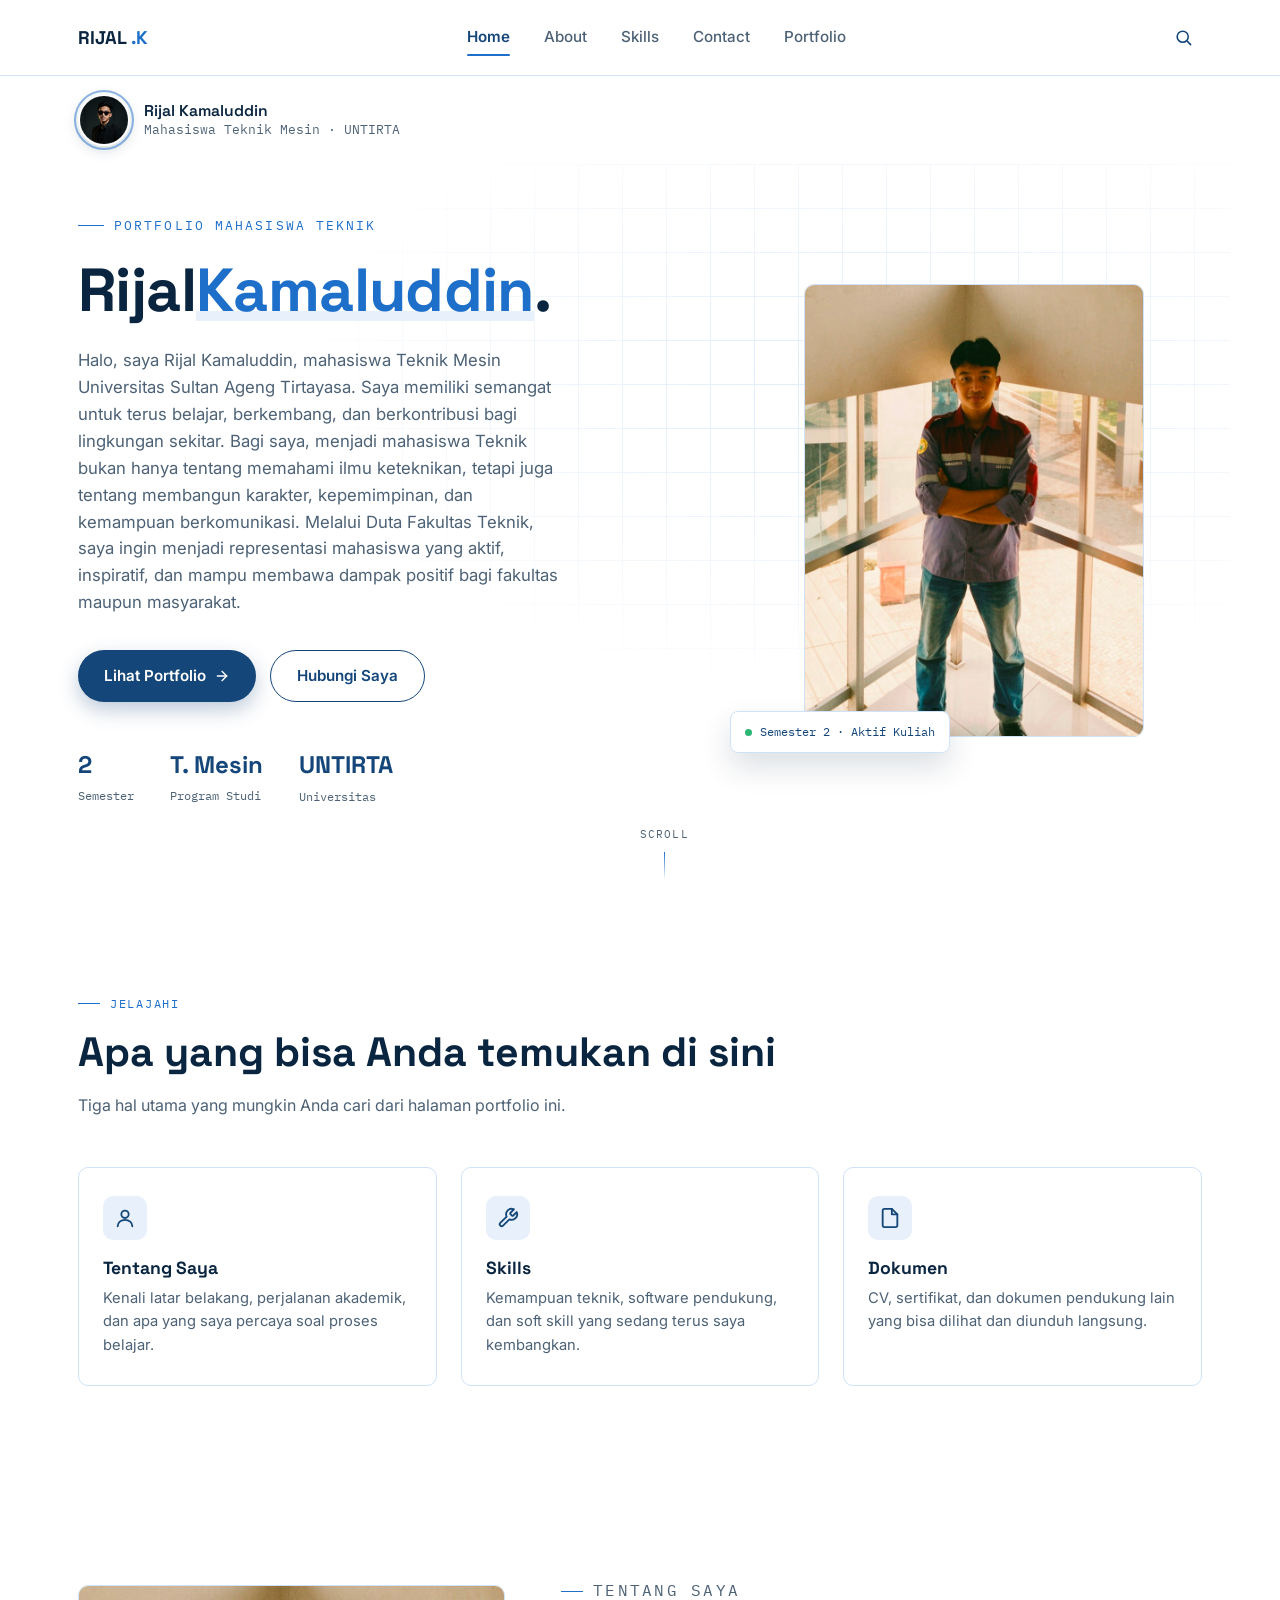
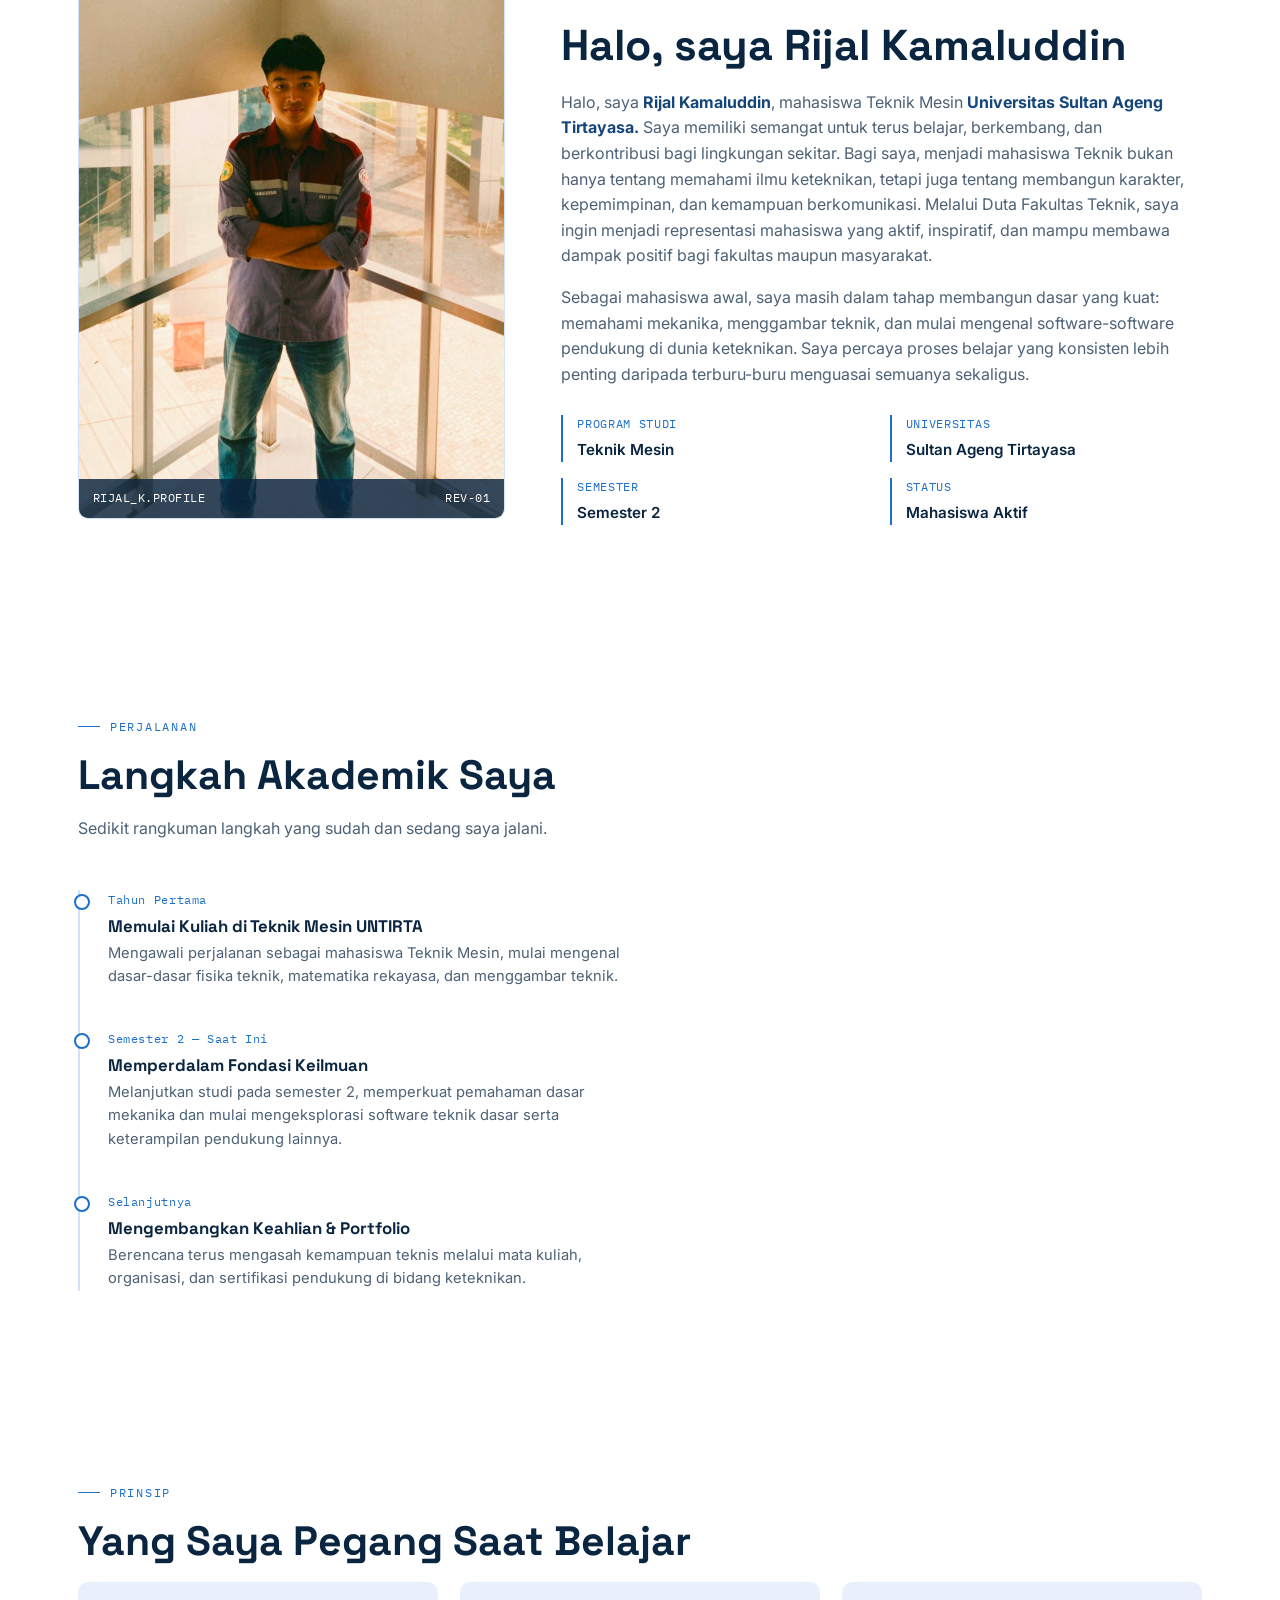
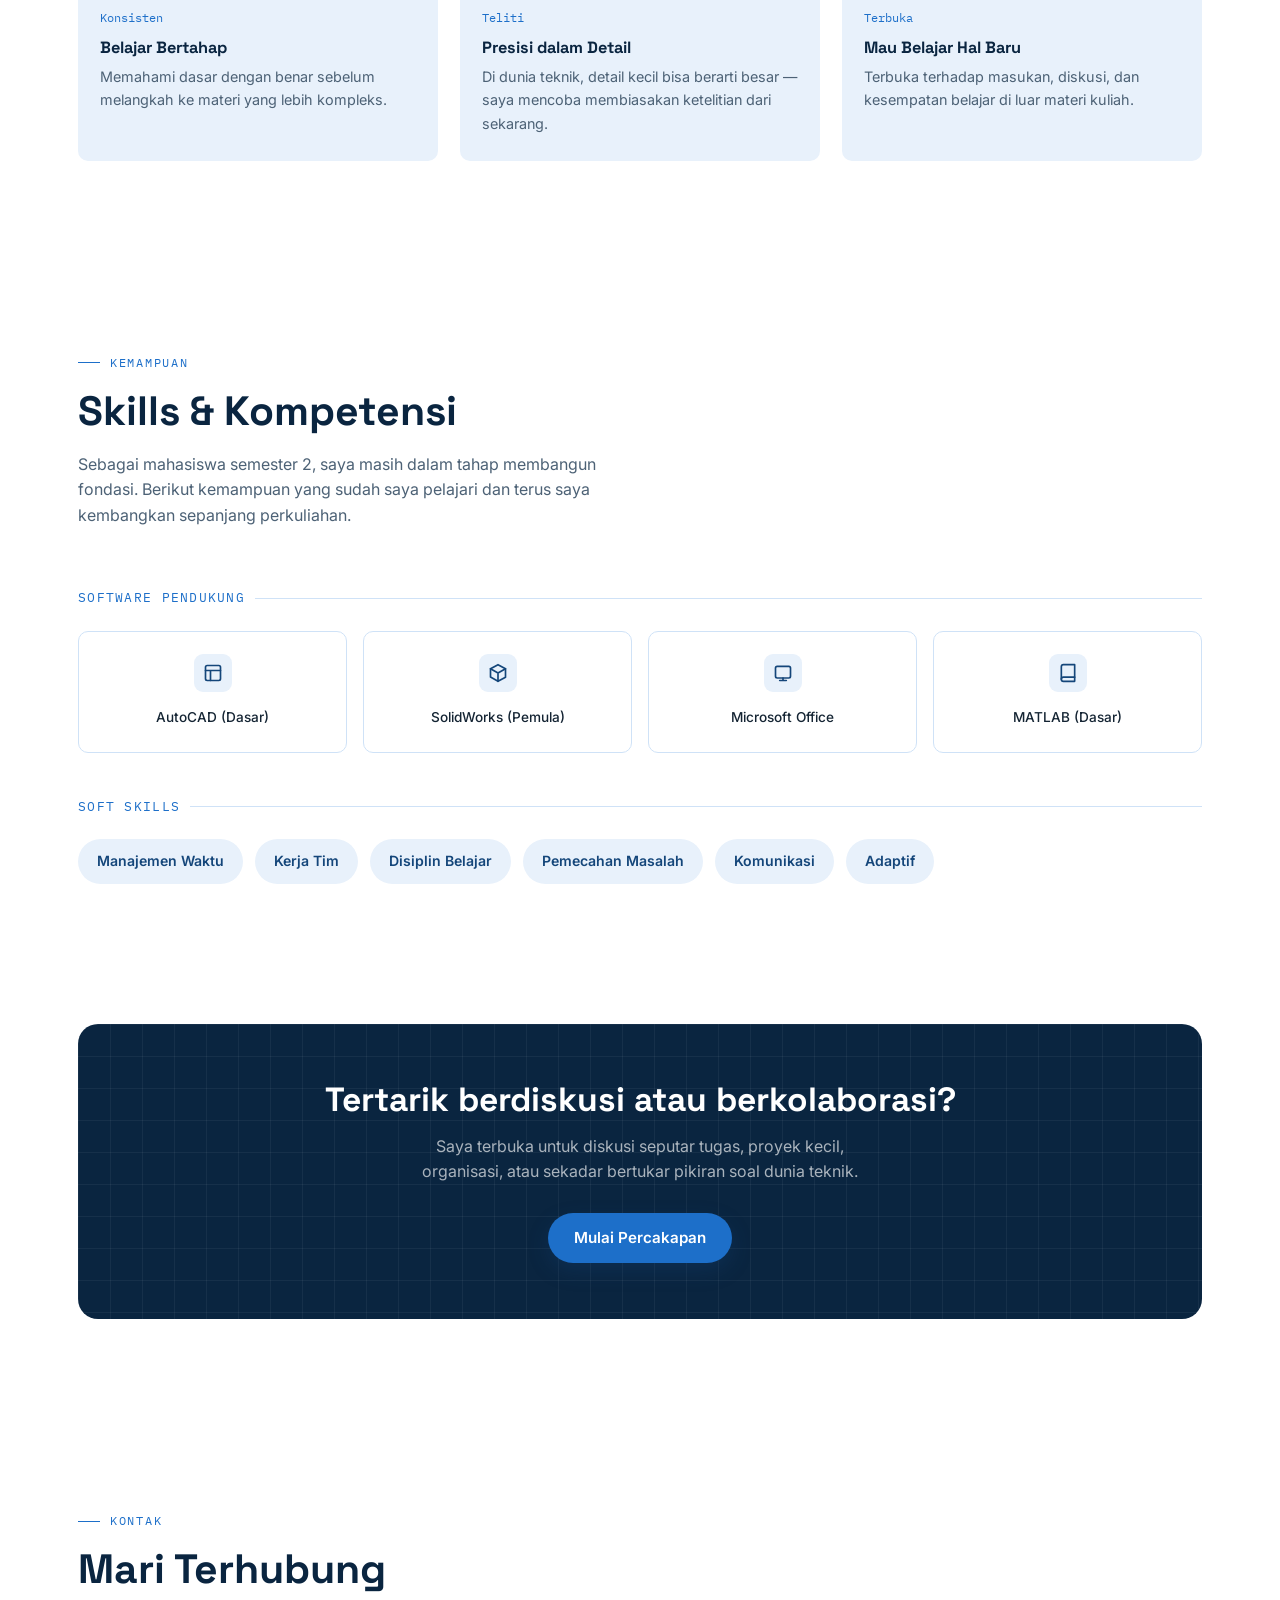
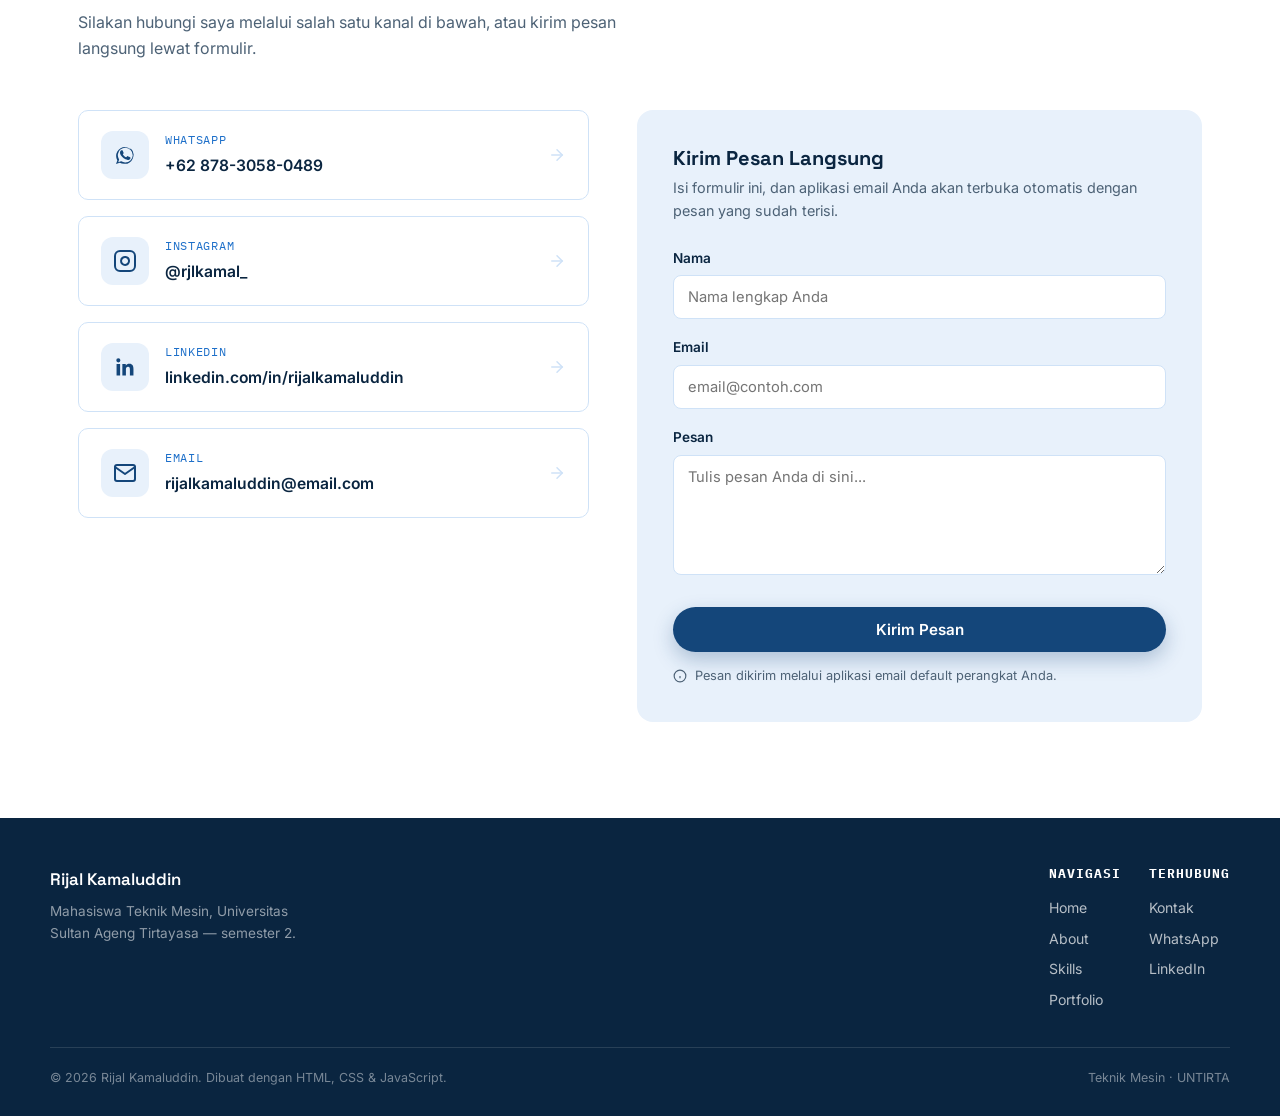
==== commit 07305323: "Revise personal description in index.html Updated personal introduction and removed technical skills" ====
--- a/index.html
+++ b/index.html
@@ -80,10 +80,7 @@
       <div class="hero-text">
         <p class="hero-eyebrow">Portfolio Mahasiswa Teknik</p>
         <h1 class="hero-title">Rijal<span class="accent">Kamaluddin</span>.</h1>
-        <p class="hero-desc">
-          Saya Rijal Kamaluddin, mahasiswa Teknik Mesin di Universitas Sultan Ageng Tirtayasa, semester 2.
-          Tertarik pada perancangan, perhitungan kekuatan material, dan proses produksi —
-          belajar mengubah konsep di atas kertas menjadi gambar teknik yang siap dikerjakan.
+        <p class="hero-desc">Halo, saya Rijal Kamaluddin, mahasiswa Teknik Mesin Universitas Sultan Ageng Tirtayasa. Saya memiliki semangat untuk terus belajar, berkembang, dan berkontribusi bagi lingkungan sekitar. Bagi saya, menjadi mahasiswa Teknik bukan hanya tentang memahami ilmu keteknikan, tetapi juga tentang membangun karakter, kepemimpinan, dan kemampuan berkomunikasi. Melalui Duta Fakultas Teknik, saya ingin menjadi representasi mahasiswa yang aktif, inspiratif, dan mampu membawa dampak positif bagi fakultas maupun masyarakat.
         </p>
         <div class="hero-actions">
           <a href="portfolio.html" class="btn btn-primary">
@@ -178,12 +175,7 @@
       <div class="about-text reveal">
         <p class="section-eyebrow">Tentang Saya</p>
         <h1>Halo, saya Rijal Kamaluddin</h1>
-        <p>
-          Saya adalah mahasiswa <strong>Program Studi Teknik Mesin</strong> di
-          <strong>Universitas Sultan Ageng Tirtayasa (UNTIRTA)</strong>, saat ini duduk di
-          <strong>semester 2</strong>. Saya tertarik pada bagaimana sebuah benda dirancang,
-          dihitung, dan akhirnya dibuat — mulai dari konsep di kertas sampai menjadi komponen
-          yang benar-benar bisa dipakai.
+        <p>Halo, saya <strong>Rijal Kamaluddin</strong>, mahasiswa Teknik Mesin <strong>Universitas Sultan Ageng Tirtayasa.</strong> Saya memiliki semangat untuk terus belajar, berkembang, dan berkontribusi bagi lingkungan sekitar. Bagi saya, menjadi mahasiswa Teknik bukan hanya tentang memahami ilmu keteknikan, tetapi juga tentang membangun karakter, kepemimpinan, dan kemampuan berkomunikasi. Melalui Duta Fakultas Teknik, saya ingin menjadi representasi mahasiswa yang aktif, inspiratif, dan mampu membawa dampak positif bagi fakultas maupun masyarakat.
         </p>
         <p>
           Sebagai mahasiswa awal, saya masih dalam tahap membangun dasar yang kuat: memahami
@@ -280,51 +272,6 @@
     </div>
 
     <!-- ============ TECHNICAL SKILLS ============ -->
-    <div id="technical">
-      <div class="skill-category reveal">
-        <div class="skill-category-title">Keahlian Teknik</div>
-
-        <div class="skill-bar-item">
-          <div class="skill-bar-head">
-            <span class="skill-name">Gambar Teknik (Manual & Dasar CAD)</span>
-            <span class="skill-percent">60%</span>
-          </div>
-          <div class="skill-bar-track">
-            <div class="skill-bar-fill" data-value="60"></div>
-          </div>
-        </div>
-
-        <div class="skill-bar-item">
-          <div class="skill-bar-head">
-            <span class="skill-name">Mekanika Teknik Dasar</span>
-            <span class="skill-percent">55%</span>
-          </div>
-          <div class="skill-bar-track">
-            <div class="skill-bar-fill" data-value="55"></div>
-          </div>
-        </div>
-
-        <div class="skill-bar-item">
-          <div class="skill-bar-head">
-            <span class="skill-name">Matematika Rekayasa</span>
-            <span class="skill-percent">65%</span>
-          </div>
-          <div class="skill-bar-track">
-            <div class="skill-bar-fill" data-value="65"></div>
-          </div>
-        </div>
-
-        <div class="skill-bar-item">
-          <div class="skill-bar-head">
-            <span class="skill-name">Fisika Teknik</span>
-            <span class="skill-percent">60%</span>
-          </div>
-          <div class="skill-bar-track">
-            <div class="skill-bar-fill" data-value="60"></div>
-          </div>
-        </div>
-      </div>
-
       <div class="skill-category reveal">
         <div class="skill-category-title">Software Pendukung</div>
         <div class="tools-grid stagger">
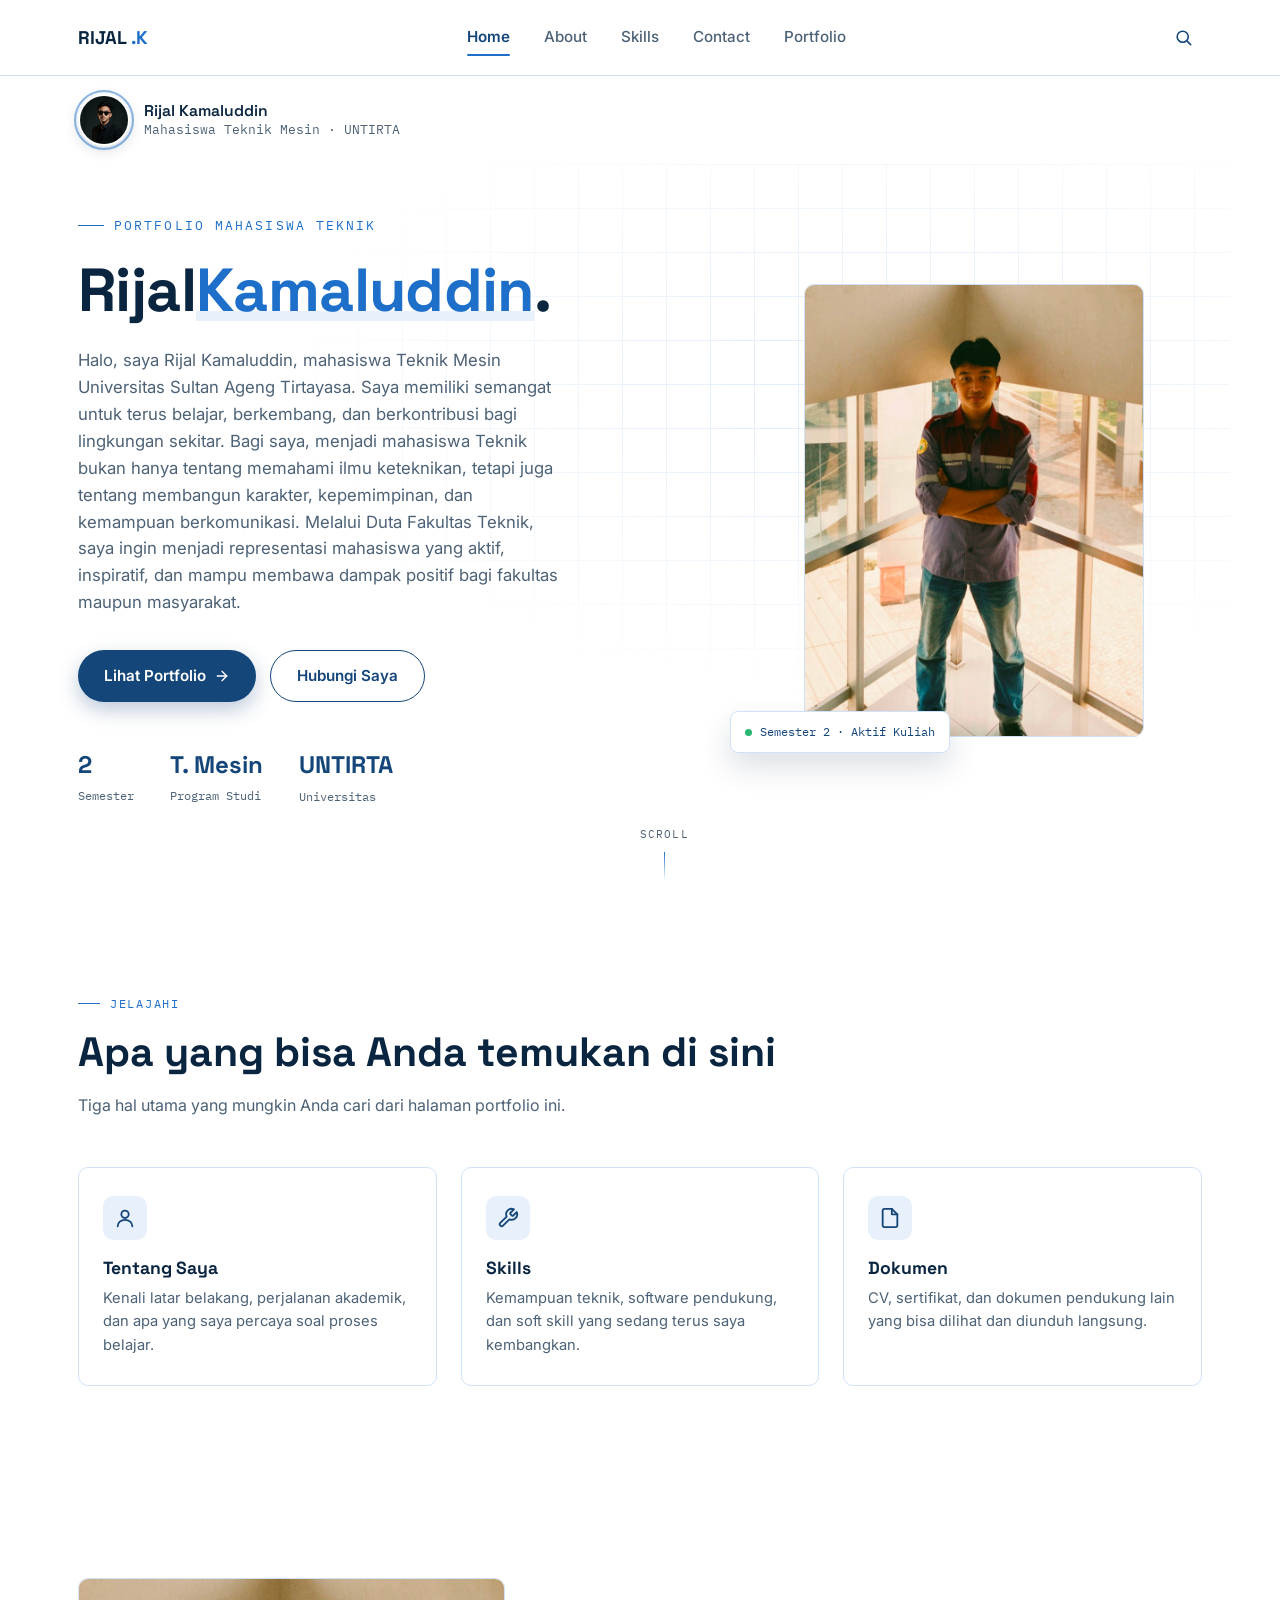
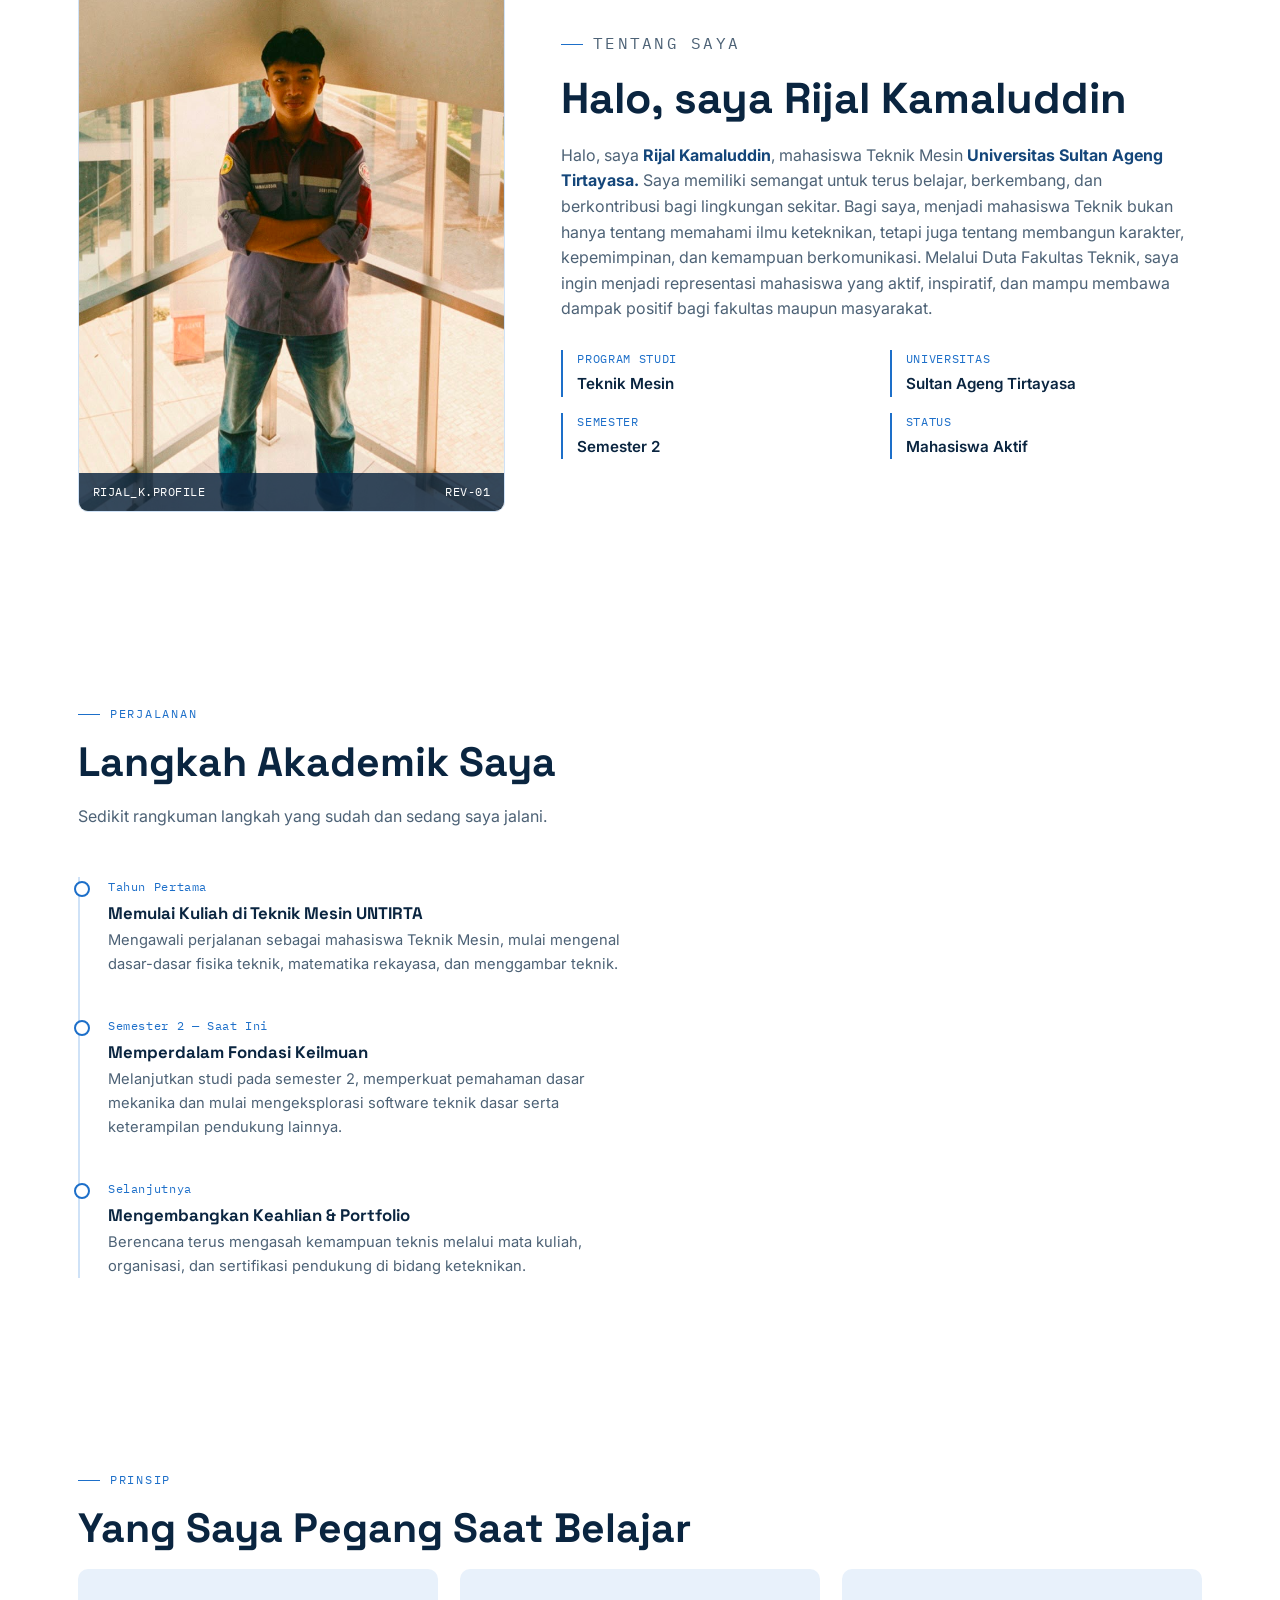
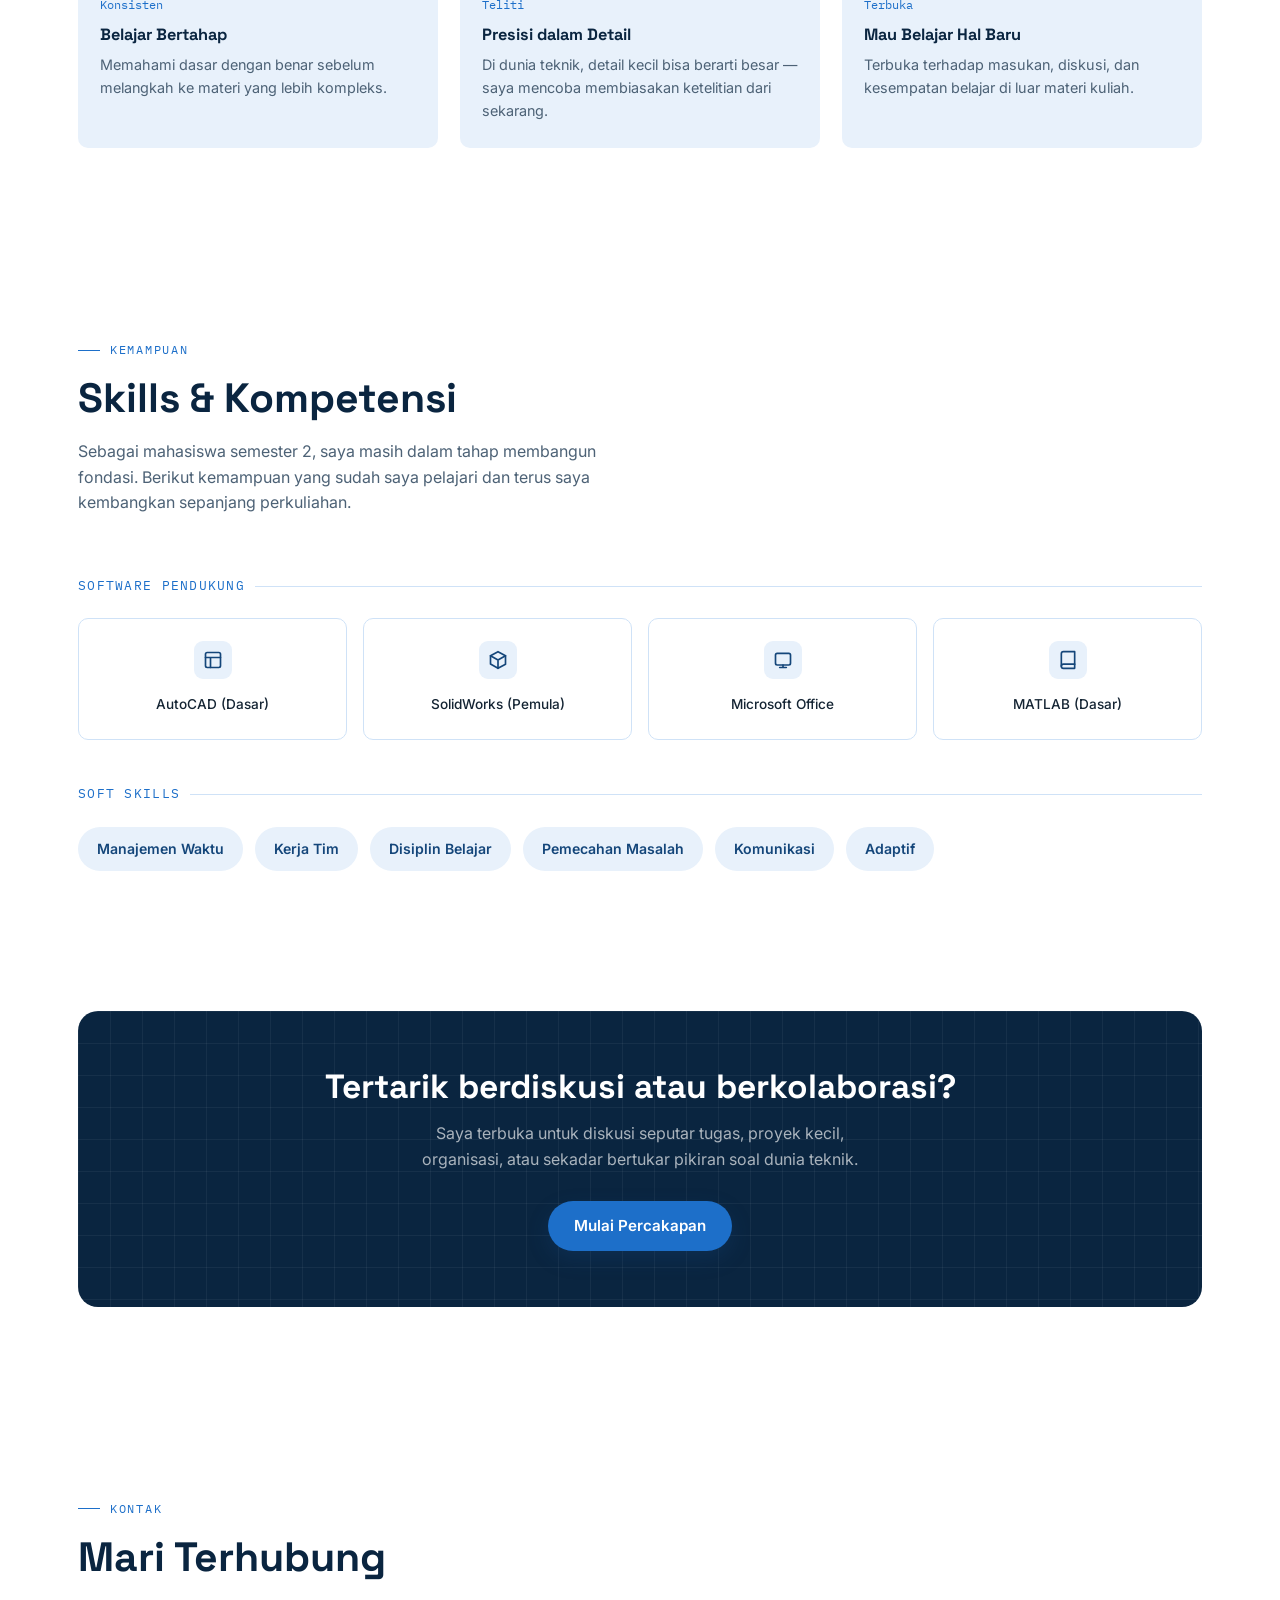
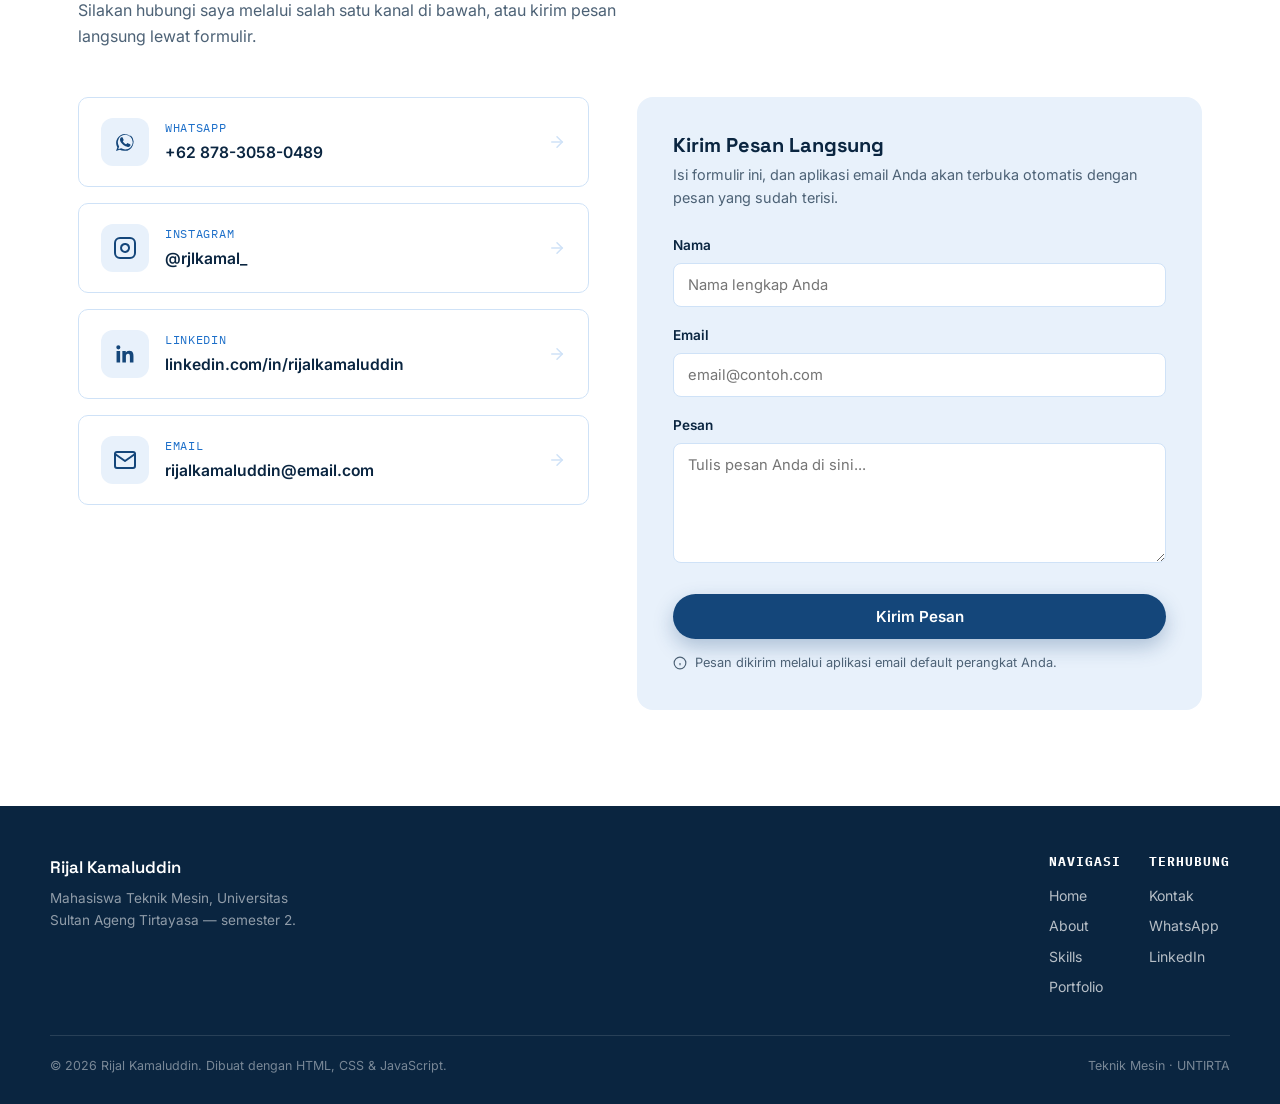
==== commit 7d035a0e: "Remove introductory paragraph from index.html Removed introductory paragraph about the learning proc" ====
--- a/index.html
+++ b/index.html
@@ -177,12 +177,6 @@
         <h1>Halo, saya Rijal Kamaluddin</h1>
         <p>Halo, saya <strong>Rijal Kamaluddin</strong>, mahasiswa Teknik Mesin <strong>Universitas Sultan Ageng Tirtayasa.</strong> Saya memiliki semangat untuk terus belajar, berkembang, dan berkontribusi bagi lingkungan sekitar. Bagi saya, menjadi mahasiswa Teknik bukan hanya tentang memahami ilmu keteknikan, tetapi juga tentang membangun karakter, kepemimpinan, dan kemampuan berkomunikasi. Melalui Duta Fakultas Teknik, saya ingin menjadi representasi mahasiswa yang aktif, inspiratif, dan mampu membawa dampak positif bagi fakultas maupun masyarakat.
         </p>
-        <p>
-          Sebagai mahasiswa awal, saya masih dalam tahap membangun dasar yang kuat: memahami
-          mekanika, menggambar teknik, dan mulai mengenal software-software pendukung di
-          dunia keteknikan. Saya percaya proses belajar yang konsisten lebih penting daripada
-          terburu-buru menguasai semuanya sekaligus.
-        </p>
 
         <div class="bio-facts">
           <div class="bio-fact">
